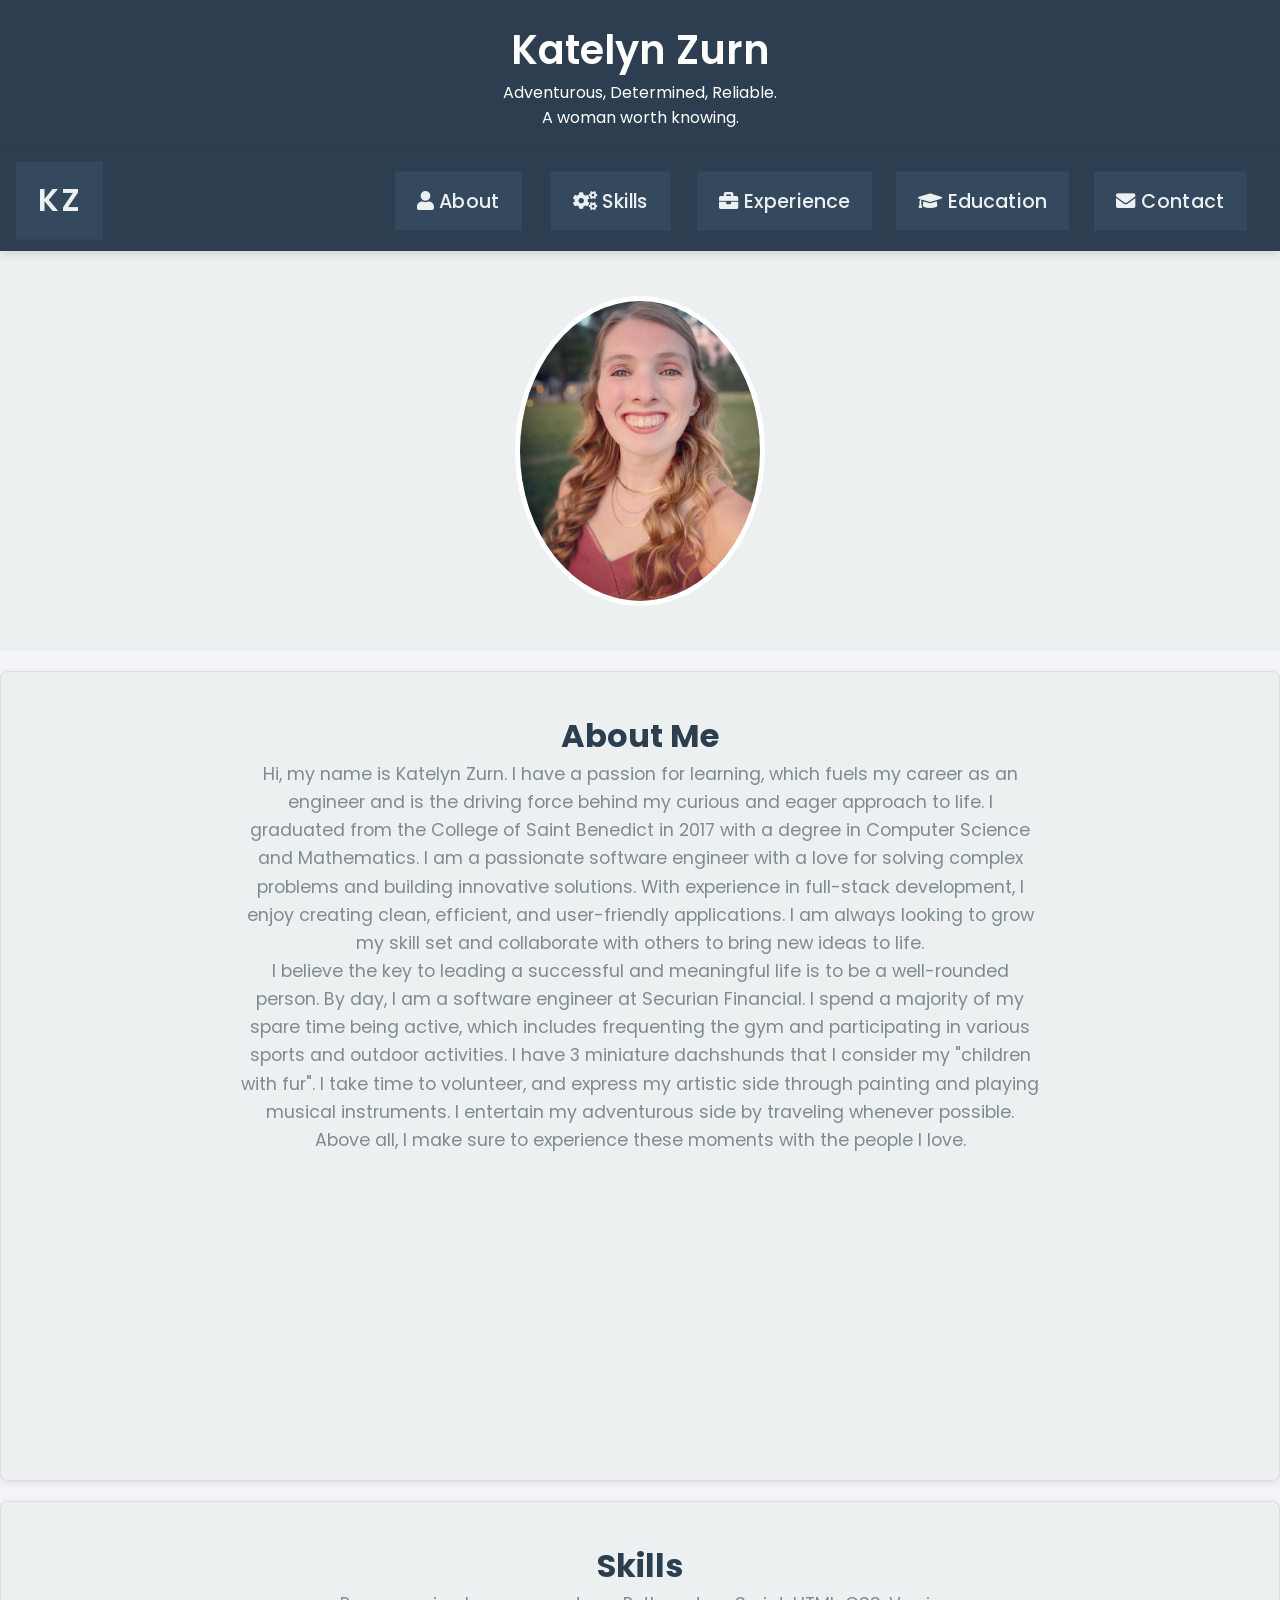
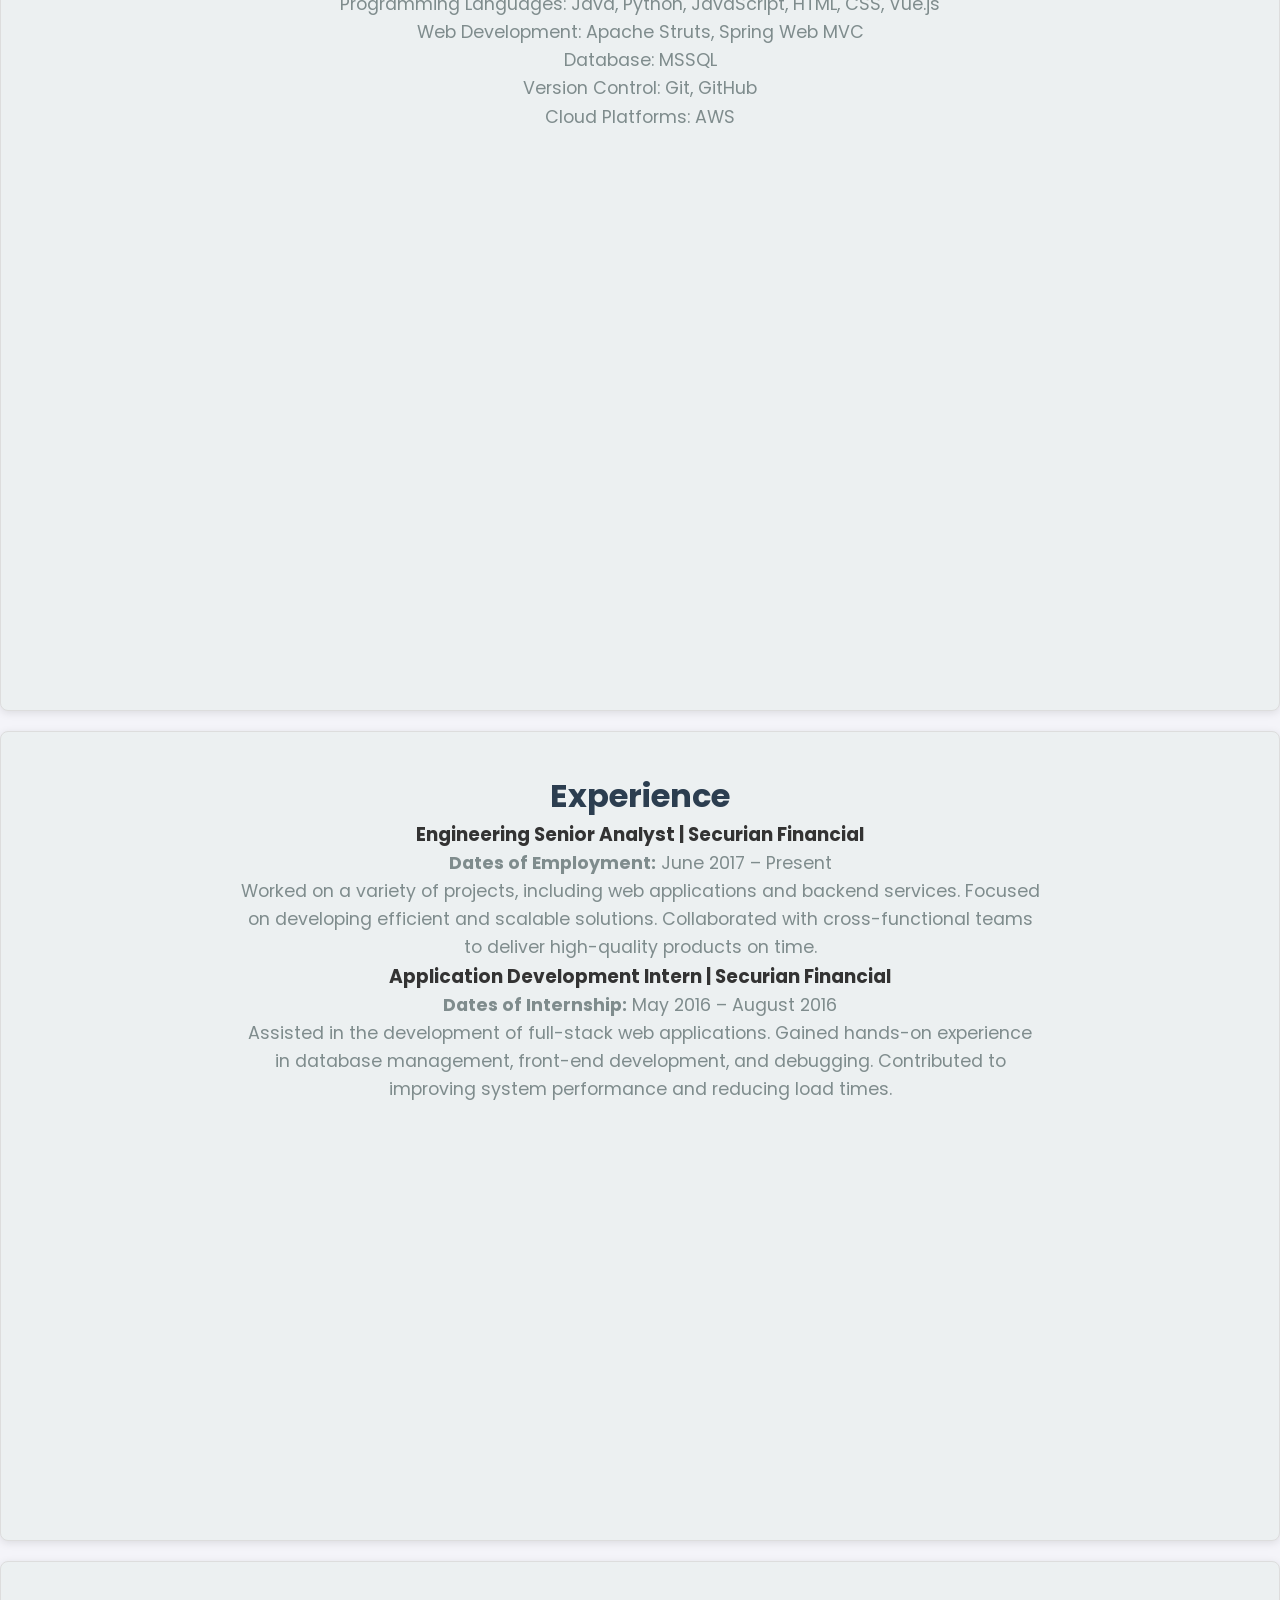
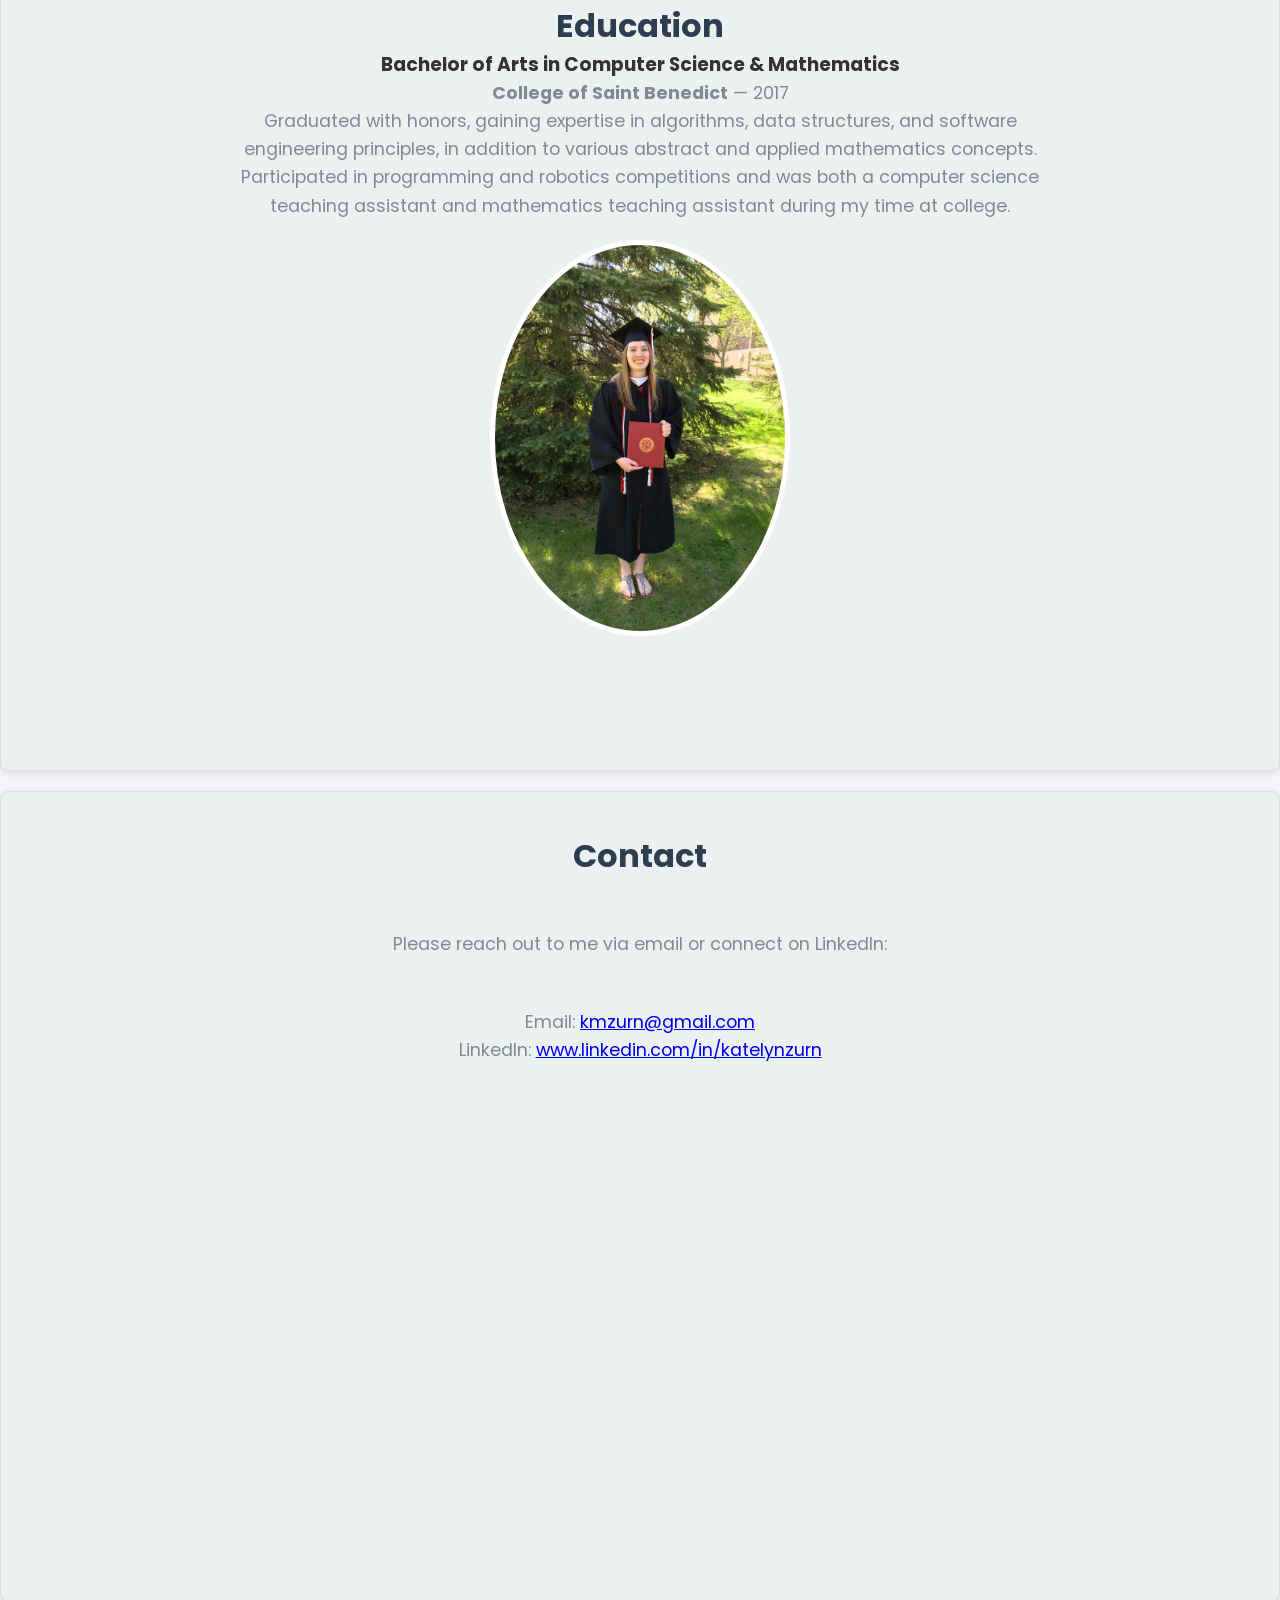
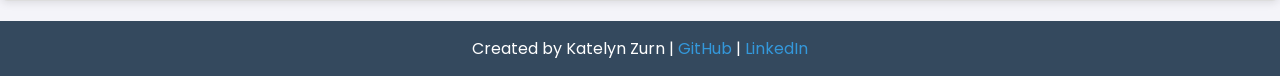
==== index.html @ 713ea3cd "Add initial website files" ====
<!DOCTYPE html>
<html lang="en">
<head>
    <meta charset="UTF-8">
    <meta name="viewport" content="width=device-width, initial-scale=1.0">
    <meta name="description" content="Katelyn Zurn - Software Engineer">
    <meta name="robots" content="index, follow">
    <title>Katelyn Zurn | Software Engineer</title>

    <!-- Link to Google Fonts for Poppins font -->
    <link href="https://fonts.googleapis.com/css2?family=Poppins:wght@300;400;600&display=swap" rel="stylesheet">

    <!-- Link to Font Awesome icons -->
    <link href="https://cdnjs.cloudflare.com/ajax/libs/font-awesome/5.15.4/css/all.min.css" rel="stylesheet">

    <!-- Link to external CSS -->
    <link rel="stylesheet" href="./css/styles.css">
</head>
<body>

    <header>
        <h1>Katelyn Zurn</h1>
        <p>Adventurous, Determined, Reliable.<br>A woman worth knowing.</p>
    </header>
    
    <nav class="navbar">
        <div class="logo">
            <a href="#">KZ</a>
        </div>
        <ul class="nav-links">
            <li><a href="#about"><i class="fas fa-user"></i> About</a></li>
            <li><a href="#skills"><i class="fas fa-cogs"></i> Skills</a></li>
            <li><a href="#experience"><i class="fas fa-briefcase"></i> Experience</a></li>
            <li><a href="#education"><i class="fas fa-graduation-cap"></i> Education</a></li>
            <li><a href="#contact"><i class="fas fa-envelope"></i> Contact</a></li>
        </ul>
    </nav>
    
    <div class="hero">
        <img src="./images/katelynzurn.jpg" alt="Katelyn Zurn, portrait photo">
    </div>

    <section class="content" id="about">
        <h2>About Me</h2>
        <p>
            Hi, my name is Katelyn Zurn.  I have a passion for learning, which fuels my career as an engineer and is the driving force
            behind my curious and eager approach to life.  I graduated from the College of Saint Benedict in 2017 with a degree in
            Computer Science and Mathematics.  I am a passionate software engineer with a love for solving complex problems and building
            innovative solutions. With experience in full-stack development, I enjoy creating clean, efficient, and user-friendly
            applications. I am always looking to grow my skill set and collaborate with others to bring new ideas to life.
        </p>
        <p>
            I believe the key to leading a successful and meaningful life is to be a well-rounded person.  By day, I am a software engineer
            at Securian Financial.  I spend a majority of my spare time being active, which includes frequenting the gym and participating in
            various sports and outdoor activities.  I have 3 miniature dachshunds that I consider my "children with fur". I take time to volunteer,
            and express my artistic side through painting and playing musical instruments.  I entertain my adventurous side by traveling whenever
            possible.  Above all, I make sure to experience these moments with the people I love.
        </p>
    </section>

    <section class="content" id="skills">
        <h2>Skills</h2>
        <p>Programming Languages: Java, Python, JavaScript, HTML, CSS, Vue.js</p>
        <p>Web Development: Apache Struts, Spring Web MVC</p>
        <p>Database: MSSQL</p>
        <p>Version Control: Git, GitHub</p>
        <p>Cloud Platforms: AWS</p>
    </section>

    <section class="content" id="experience">
        <h2>Experience</h2>
        <h3>Engineering Senior Analyst | Securian Financial</h3>
        <p><strong>Dates of Employment:</strong> June 2017 – Present</p>
        <p>Worked on a variety of projects, including web applications and backend services. Focused on developing efficient and scalable solutions. Collaborated with cross-functional teams to deliver high-quality products on time.</p>

        <h3>Application Development Intern | Securian Financial</h3>
        <p><strong>Dates of Internship:</strong> May 2016 – August 2016</p>
        <p>Assisted in the development of full-stack web applications. Gained hands-on experience in database management, front-end development, and debugging. Contributed to improving system performance and reducing load times.</p>
    </section>

    <section class="content" id="education">
        <h2>Education</h2>
        <h3>Bachelor of Arts in Computer Science & Mathematics</h3>
        <p><strong>College of Saint Benedict</strong> — 2017</p>
        <p>Graduated with honors, gaining expertise in algorithms, data structures, and software engineering principles, in addition to various abstract and applied mathematics concepts. Participated in programming and robotics competitions and was both a computer science teaching assistant and mathematics teaching assistant during my time at college.</p>
    
        <div class="section-image">
            <img src="./images/katelyngraduation.jpg" alt="Katelyn Zurn, graduation photo">
        </div>
    
    </section>

    <section class="content" id="contact">
        <h2>Contact</h2>
        <br /><br />
        <p>Please reach out to me via email or connect on LinkedIn:</p>
        <br /><br />
        <p>Email: <a href="mailto:kmzurn@gmail.com">kmzurn@gmail.com</a></p>
        <p>LinkedIn: <a href="https://www.linkedin.com/in/katelynzurn" target="_blank">www.linkedin.com/in/katelynzurn</a></p>
        <br /><br />
    </section>

    <footer>
        <p>Created by Katelyn Zurn | <a href="https://www.github.com/katelynzurn" target="_blank">GitHub</a> | <a href="https://www.linkedin.com/in/katelynzurn" target="_blank">LinkedIn</a></p>
    </footer>

    <script src="./scripts/navscript.js"></script>

</body>
</html>
---- css/styles.css ----
/* General Reset */
* {
    margin: 0;
    padding: 0;
    box-sizing: border-box;
}

/* General body styling */
body {
    margin: 0;
    padding: 0;
    font-family: 'Poppins', sans-serif;
    background-color: #f4f4f9;
    color: #333;
    scroll-behavior: smooth;
}

header {
    background-color: #2c3e50;
    color: white;
    padding: 20px 0;
    text-align: center;
}

header h1 {
    margin: 0;
    font-size: 2.5em;
    font-weight: 600;
}

/* Section Styling */
section {
    padding: 100px 20px;
    margin: 20px 0;
    background-color: #f4f4f4;
    border: 1px solid #ddd;
    min-height: 90vh;
}

section.content {
    background-color: #ecf0f1;
    text-align: center;
    border-radius: 8px;
    box-shadow: 0 2px 8px rgba(0, 0, 0, 0.1);
}

.section-image {
    text-align: center;
    margin-top: 20px;
}

.section-image img {
    max-width: 300px;
    border-radius: 50%;
    border: 5px solid #fff;
}

.hero {
    background-color: #ecf0f1;
    display: flex;
    justify-content: center;
    align-items: center;
    height: 400px;
}

.hero img {
    max-width: 250px;
    border-radius: 50%;
    border: 5px solid #fff;
}

.content {
    text-align: center;
    padding: 40px;
}

.content h2 {
    font-size: 2em;
    color: #2c3e50;
}

.content p {
    font-size: 1.1em;
    line-height: 1.6;
    max-width: 800px;
    margin: 0 auto;
    color: #7f8c8d;
}

/* Sticky Navbar Styling */
.navbar {
    background-color: #2c3e50;
    position: sticky;
    top: 0;
    width: 100%;
    z-index: 9999;
    box-shadow: 0 4px 8px rgba(0, 0, 0, 0.1);
    padding: 15px 20px;
    display: flex;
    justify-content: space-between;
    align-items: center;
    transition: background-color 0.3s ease;
}

.navbar.sticky {
    background-color: #2c3e50;
}

.navbar .logo a {
    font-size: 1.8em;
    color: #ecf0f1;
    font-weight: 600;
    text-decoration: none;
    letter-spacing: 2px;
}

/* Navbar Links Styling */
.navbar ul {
    list-style: none;
    margin: 0;
    padding: 0;
    display: flex;
    justify-content: center;
}

.navbar li {
    margin: 0 20px;
}

.navbar a {
    color: #ecf0f1;
    text-decoration: none;
    padding: 14px 20px;
    display: block;
    font-size: 1.1em;
    font-weight: 500;
    transition: color 0.3s ease, transform 0.2s ease;
}

.navbar a:hover, .navbar a.active {
    background-color: #34495e;
    transform: scale(1.1);
}

/* Footer Styling */
footer {
    background-color: #34495e;
    color: white;
    text-align: center;
    padding: 15px 0;
}

footer a {
    color: #3498db;
    text-decoration: none;
}

footer a:hover {
    text-decoration: underline;
}

@media (max-width: 768px) {
    .navbar ul {
        flex-direction: column;
    }

    .navbar li {
        margin: 10px 0;
    }
}
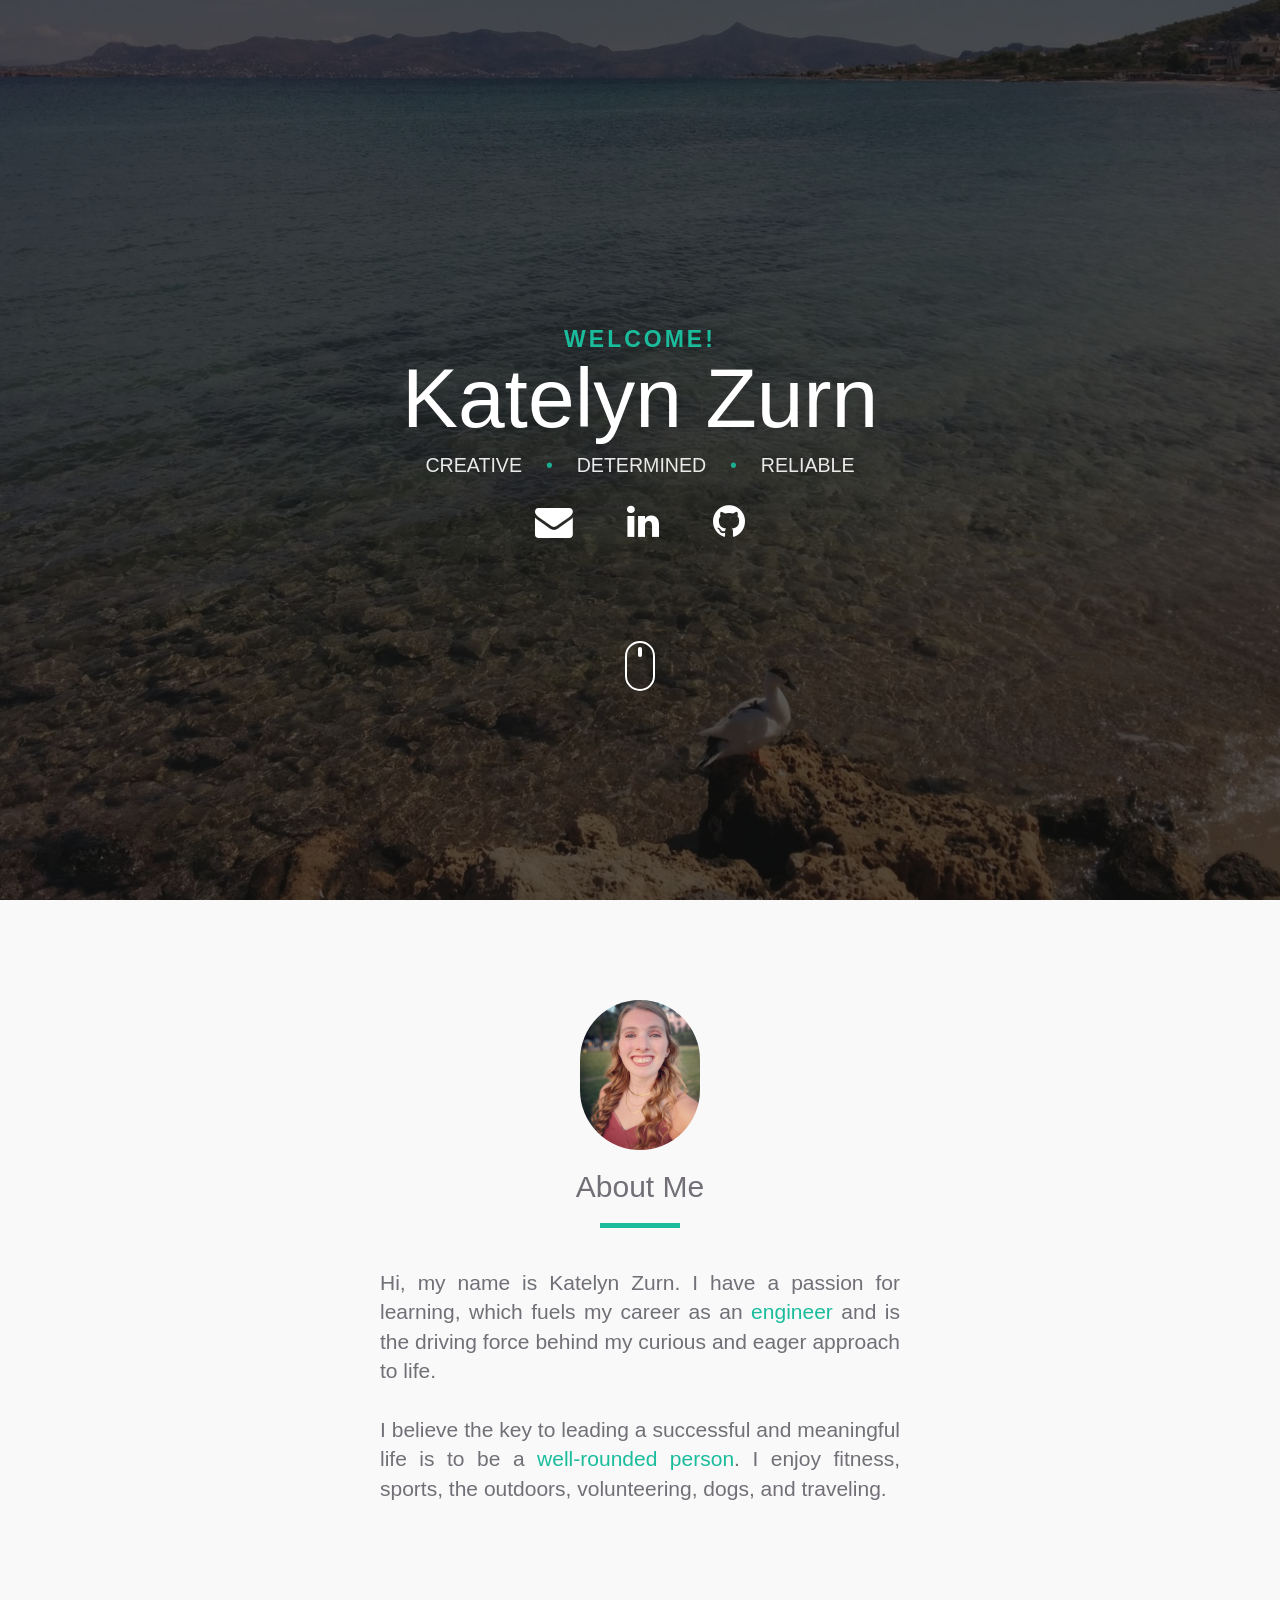
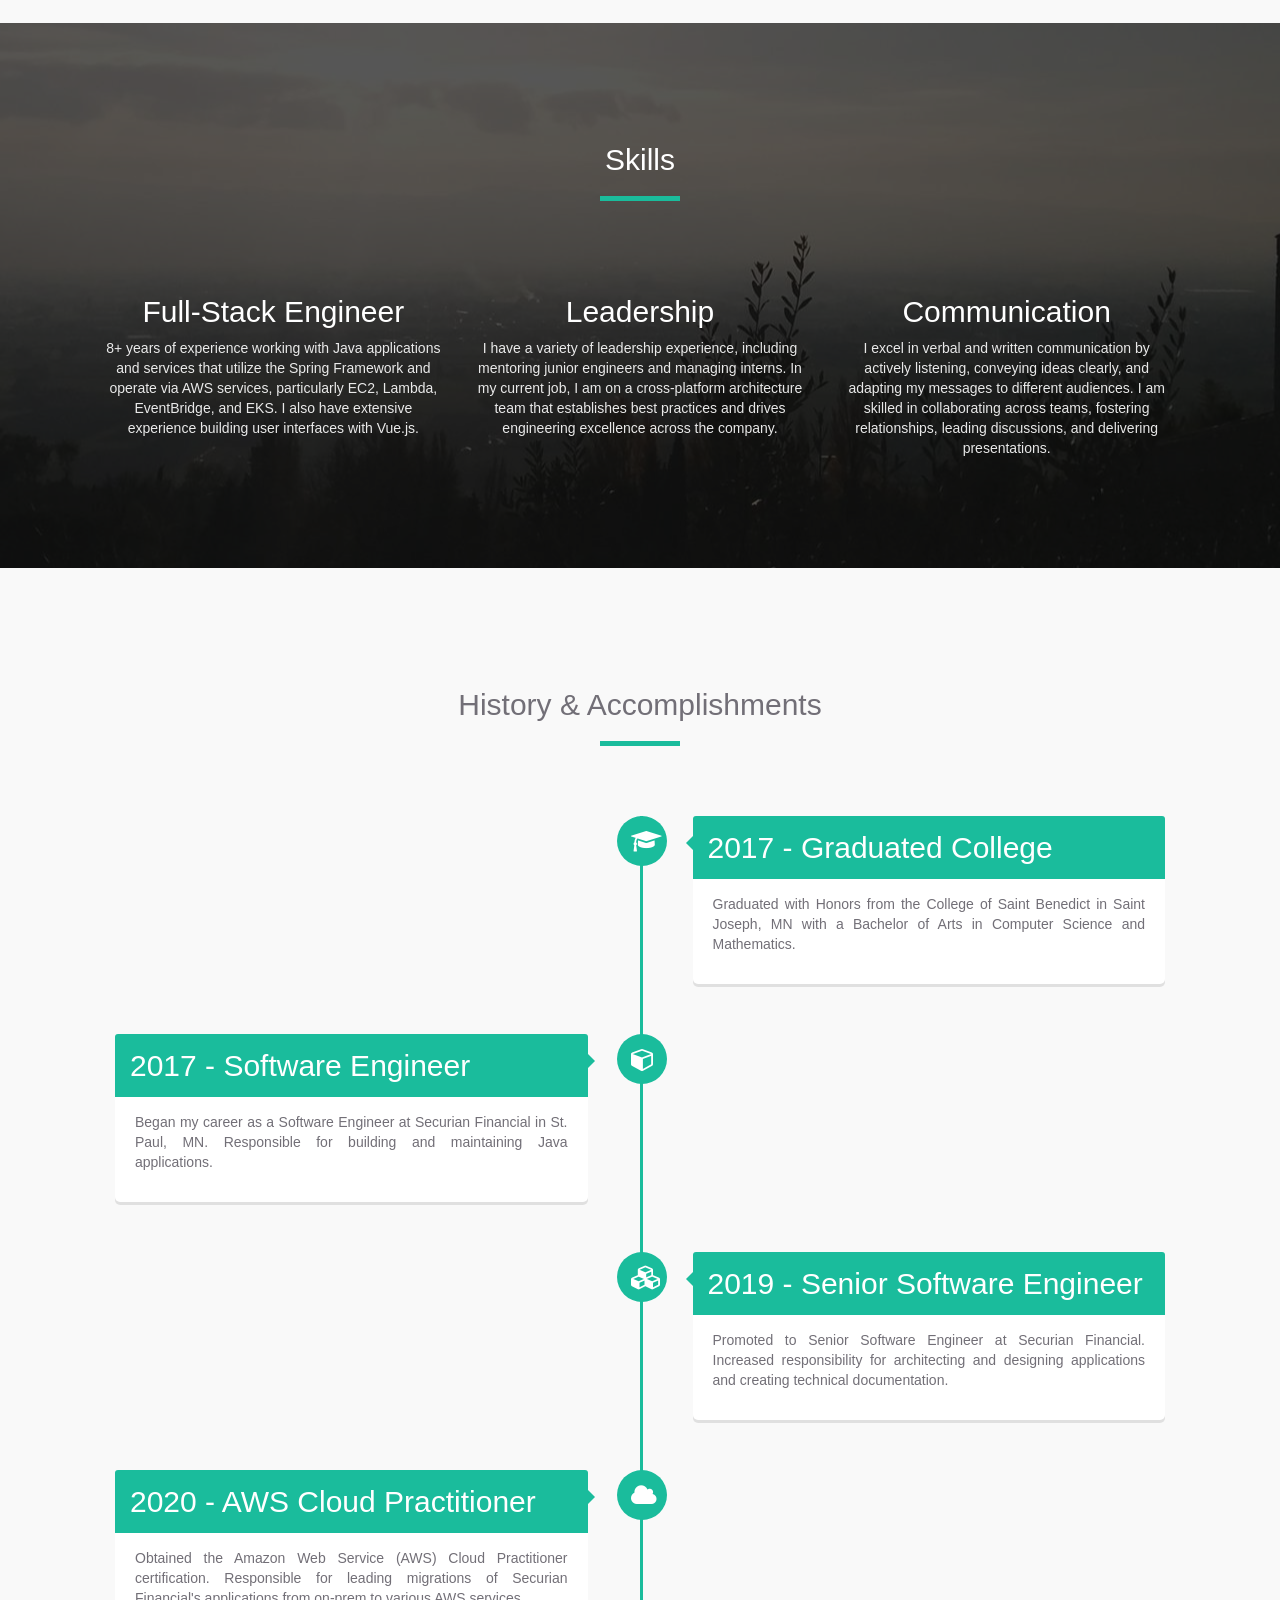
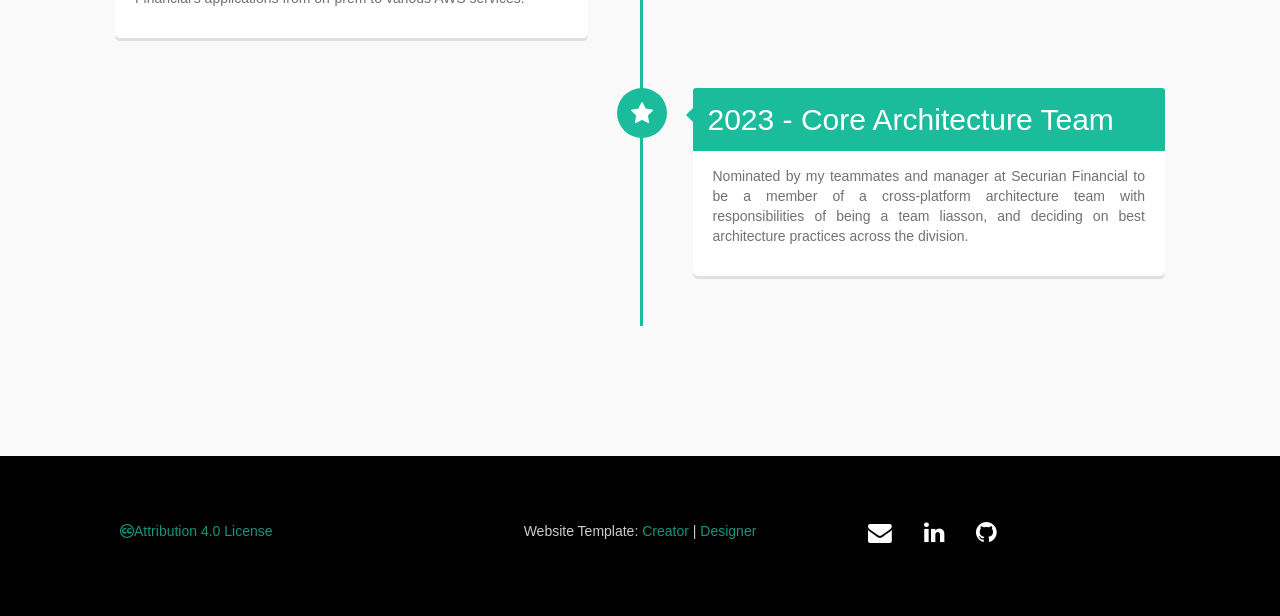
==== commit 53ca9603: "Overhaul website to new template" ====
--- a/index.html
+++ b/index.html
@@ -1,110 +1,256 @@
 <!DOCTYPE html>
 <html lang="en">
 <head>
-    <meta charset="UTF-8">
-    <meta name="viewport" content="width=device-width, initial-scale=1.0">
-    <meta name="description" content="Katelyn Zurn - Software Engineer">
-    <meta name="robots" content="index, follow">
-    <title>Katelyn Zurn | Software Engineer</title>
-
-    <!-- Link to Google Fonts for Poppins font -->
-    <link href="https://fonts.googleapis.com/css2?family=Poppins:wght@300;400;600&display=swap" rel="stylesheet">
-
-    <!-- Link to Font Awesome icons -->
-    <link href="https://cdnjs.cloudflare.com/ajax/libs/font-awesome/5.15.4/css/all.min.css" rel="stylesheet">
-
-    <!-- Link to external CSS -->
-    <link rel="stylesheet" href="./css/styles.css">
+    <meta charset="utf-8">
+    <meta content="IE=edge" http-equiv="X-UA-Compatible">
+    <meta content="width=device-width, initial-scale=1" name="viewport">
+    <!-- The above 3 meta tags *must* come first in the head; any other head content must come *after* these tags -->
+    <meta content="" name="description">
+    <meta content="" name="author">
+    <link href="../../favicon.ico" rel="icon">
+
+    <title>katelynzurn.com</title>
+    <!-- Bootstrap core CSS -->
+    <link crossorigin="anonymous" href="https://maxcdn.bootstrapcdn.com/bootstrap/3.3.6/css/bootstrap.min.css"
+      integrity="sha384-1q8mTJOASx8j1Au+a5WDVnPi2lkFfwwEAa8hDDdjZlpLegxhjVME1fgjWPGmkzs7" rel="stylesheet">
+    <!-- FontAwesome Icon Font -->
+    <link href="https://maxcdn.bootstrapcdn.com/font-awesome/4.4.0/css/font-awesome.min.css" rel="stylesheet">
+    <!-- LinearIcons Icon Font -->
+    <link href="https://cdn.linearicons.com/free/1.0.0/icon-font.min.css" rel="stylesheet">
+    <!-- Main Stylesheet -->
+    <link href="css/style.css" rel="stylesheet">
+    <!-- Timeline CSS -->
+    <link href="css/timeline.css" rel="stylesheet">
 </head>
+
 <body>
-
-    <header>
-        <h1>Katelyn Zurn</h1>
-        <p>Adventurous, Determined, Reliable.<br>A woman worth knowing.</p>
-    </header>
+    <!-- INTRO SECTION -->
+    <section class="section-image">
+        <div class="img-overlay"></div>
+            <div class="intro">
+                <div class="row">
+                    <div class="col-md-12">
+                        <h5>Welcome!</h5>
+                        <h1>Katelyn Zurn</h1>
+                        <p class="intro-desc">
+                            <span>Creative</span>
+                            <span class="colour-splash">•</span>
+                            <span>Determined</span>
+                            <span class="colour-splash">•</span>
+                            <span>Reliable</span></p>
+                    </div><!-- /col-md-12 -->
+                </div><!-- /row -->
+
+                <div class="row">
+                    <div class="col-md-8 col-md-offset-2">
+                        <div class="social">
+                            <a href="mailto:kmzurn@gmail.com" target="_blank"><i class="fa fa-envelope fa-3x"></i></a>
+                            <a href="https://www.linkedin.com/in/katelynzurn/" target="_blank"><i class="fa fa-linkedin fa-3x"></i></a>
+                            <a href="https://github.com/katelynzurn" target="_blank"><i class="fa fa-github fa-3x"></i></a>
+                            <!--a href="http://www.instagram.com/katelyn_zurn" target="_blank"><i class="fa fa-instagram fa-3x"></i></a-->
+                            <!--a href="https://www.facebook.com/Katelyn.Zurn/" target="_blank"><i class="fa fa-facebook fa-3x"></i></a-->
+                        </div><!-- /social -->
+                    </div><!-- /col-md-8 -->
+                </div><!-- /row -->
+
+                <div class="bottom">
+                    <a href="#about">
+                    <div class="mouse-icon">
+                        <div class="scroll">
+                        </div>
+                    </div></a>
+                </div>
+            </div><!-- /intro -->
+    </section>
     
-    <nav class="navbar">
-        <div class="logo">
-            <a href="#">KZ</a>
-        </div>
-        <ul class="nav-links">
-            <li><a href="#about"><i class="fas fa-user"></i> About</a></li>
-            <li><a href="#skills"><i class="fas fa-cogs"></i> Skills</a></li>
-            <li><a href="#experience"><i class="fas fa-briefcase"></i> Experience</a></li>
-            <li><a href="#education"><i class="fas fa-graduation-cap"></i> Education</a></li>
-            <li><a href="#contact"><i class="fas fa-envelope"></i> Contact</a></li>
-        </ul>
-    </nav>
-    
-    <div class="hero">
-        <img src="./images/katelynzurn.jpg" alt="Katelyn Zurn, portrait photo">
-    </div>
-
-    <section class="content" id="about">
-        <h2>About Me</h2>
-        <p>
-            Hi, my name is Katelyn Zurn.  I have a passion for learning, which fuels my career as an engineer and is the driving force
-            behind my curious and eager approach to life.  I graduated from the College of Saint Benedict in 2017 with a degree in
-            Computer Science and Mathematics.  I am a passionate software engineer with a love for solving complex problems and building
-            innovative solutions. With experience in full-stack development, I enjoy creating clean, efficient, and user-friendly
-            applications. I am always looking to grow my skill set and collaborate with others to bring new ideas to life.
-        </p>
-        <p>
-            I believe the key to leading a successful and meaningful life is to be a well-rounded person.  By day, I am a software engineer
-            at Securian Financial.  I spend a majority of my spare time being active, which includes frequenting the gym and participating in
-            various sports and outdoor activities.  I have 3 miniature dachshunds that I consider my "children with fur". I take time to volunteer,
-            and express my artistic side through painting and playing musical instruments.  I entertain my adventurous side by traveling whenever
-            possible.  Above all, I make sure to experience these moments with the people I love.
-        </p>
-    </section>
-
-    <section class="content" id="skills">
-        <h2>Skills</h2>
-        <p>Programming Languages: Java, Python, JavaScript, HTML, CSS, Vue.js</p>
-        <p>Web Development: Apache Struts, Spring Web MVC</p>
-        <p>Database: MSSQL</p>
-        <p>Version Control: Git, GitHub</p>
-        <p>Cloud Platforms: AWS</p>
-    </section>
-
-    <section class="content" id="experience">
-        <h2>Experience</h2>
-        <h3>Engineering Senior Analyst | Securian Financial</h3>
-        <p><strong>Dates of Employment:</strong> June 2017 – Present</p>
-        <p>Worked on a variety of projects, including web applications and backend services. Focused on developing efficient and scalable solutions. Collaborated with cross-functional teams to deliver high-quality products on time.</p>
-
-        <h3>Application Development Intern | Securian Financial</h3>
-        <p><strong>Dates of Internship:</strong> May 2016 – August 2016</p>
-        <p>Assisted in the development of full-stack web applications. Gained hands-on experience in database management, front-end development, and debugging. Contributed to improving system performance and reducing load times.</p>
-    </section>
-
-    <section class="content" id="education">
-        <h2>Education</h2>
-        <h3>Bachelor of Arts in Computer Science & Mathematics</h3>
-        <p><strong>College of Saint Benedict</strong> — 2017</p>
-        <p>Graduated with honors, gaining expertise in algorithms, data structures, and software engineering principles, in addition to various abstract and applied mathematics concepts. Participated in programming and robotics competitions and was both a computer science teaching assistant and mathematics teaching assistant during my time at college.</p>
-    
-        <div class="section-image">
-            <img src="./images/katelyngraduation.jpg" alt="Katelyn Zurn, graduation photo">
-        </div>
-    
-    </section>
-
-    <section class="content" id="contact">
-        <h2>Contact</h2>
-        <br /><br />
-        <p>Please reach out to me via email or connect on LinkedIn:</p>
-        <br /><br />
-        <p>Email: <a href="mailto:kmzurn@gmail.com">kmzurn@gmail.com</a></p>
-        <p>LinkedIn: <a href="https://www.linkedin.com/in/katelynzurn" target="_blank">www.linkedin.com/in/katelynzurn</a></p>
-        <br /><br />
-    </section>
-
-    <footer>
-        <p>Created by Katelyn Zurn | <a href="https://www.github.com/katelynzurn" target="_blank">GitHub</a> | <a href="https://www.linkedin.com/in/katelynzurn" target="_blank">LinkedIn</a></p>
+    <!-- ABOUT SECTION -->
+    <section class="section-primary" id="about">
+        <div class="container">
+            <div class="row">
+                <div class="col-md-6 col-md-offset-3 text-center">
+                    <img class="profilepic" src="images/katelynzurn.jpg">
+                    <h2>About Me</h2>
+                    <hr>
+                    <p class="lead">Hi, my name is Katelyn Zurn. I have a passion for learning, which fuels my career as an <span>engineer</span>
+                        and is the driving force behind my curious and eager approach to life.
+                        <!--I graduated from the College of Saint Benedict in 2017 with a degree in Computer
+                        Science and Mathematics. I am a passionate software engineer with a love for solving complex problems and building innovative
+                        solutions. With experience in full-stack development, I enjoy creating clean, efficient, and user-friendly applications. I am always
+                        looking to grow my skill set and collaborate with others to bring new ideas to life.-->
+                        <br /><br />
+                        I believe the key to leading a successful and meaningful life is to be a <span>well-rounded person</span>. I enjoy fitness, sports,
+                        the outdoors, volunteering, dogs, and traveling.
+                        <!--By day, I am a software engineer. In my free
+                        time I enjoy being active, which includes running, weightlifing, and other sports and outdoor activities. I have 3 miniature dachshunds.
+                        I take time to volunteer in my local community. I express my artistic side through painting and playing musical instruments.
+                        I entertain my adventurous side by traveling whenever possible. Above all, I make sure to experience these moments with the people I love.-->
+                    </p>
+                </div><!-- /col-md-6 -->
+            </div><!-- / row -->
+        </div><!-- /container -->
+    </section>
+
+
+    <!-- SKILLS SECTION -->
+    <section class="section-image" id="skills">
+        <div class="img-overlay"></div>
+        <div class="container">
+            <div class="row">
+                <div class="col-md-12 section-heading">
+                    <h2>Skills</h2>
+                    <hr>
+                </div>
+            </div>
+
+            <div class="row">
+                <div class="col-md-4 text-center">
+                    <span class="lnr lnr-code"></span>
+                    <h2>Full-Stack Engineer</h2>
+                    <p>8+ years of experience working with Java applications and services that utilize the Spring Framework and operate via
+                        AWS services, particularly EC2, Lambda, EventBridge, and EKS. I also have extensive experience building user interfaces with Vue.js.
+                    </p>
+                </div>
+
+                <div class="col-md-4 text-center">
+                    <span class="lnr lnr-users"></span>
+                    <h2>Leadership</h2>
+                    <p>I have a variety of leadership experience, including mentoring junior engineers and managing interns.  In my current job, I am on a
+                        cross-platform architecture team that establishes best practices and drives engineering excellence across the company.
+                    </p>
+                </div>
+
+                <div class="col-md-4 text-center">
+                    <span class="lnr lnr-diamond"></span>
+                    <h2>Communication</h2>
+                    <p>I excel in verbal and written communication by actively listening, conveying ideas clearly, and adapting my messages to different audiences.
+                        I am skilled in collaborating across teams, fostering relationships, leading discussions, and delivering presentations.  
+                    </p>
+                </div>
+            </div> <!-- / row -->
+        </div><!-- /container -->
+    </section>
+
+    <!-- TIMELINE SECTION -->
+    <section class="section-primary" id="timelinesection">
+        <div class="container">
+            <div class="row">
+                <div class="col-md-12 section-heading">
+                    <h2>History & Accomplishments</h2>
+                    <hr class="white">
+                </div>
+            </div>
+
+
+            <div class="row">
+                <div class="col-md-12">
+                    <!-- Timeline -->
+                    <div id="timeline">
+                        <div class="timeline-item">
+                            <!--Icon inside the circle-->
+                            <div class="timeline-icon">
+                                <i class="fa fa-graduation-cap"></i>
+                            </div>
+                            <!-- Content from timeline box and position (right or left)-->
+                            <div class="timeline-content right">
+                                <h2>2017 - Graduated College</h2>
+                                <p>Graduated with Honors from the College of Saint Benedict in Saint Joseph, MN with a Bachelor of Arts in Computer Science and Mathematics.</p>
+                            </div>
+                        </div><!-- /Graduated College-->
+
+                        <div class="timeline-item">
+                            <!--Icon inside the circle-->
+                            <div class="timeline-icon">
+                                <i class="fa fa-cube"></i>
+                            </div>
+                            <!-- Content from timeline box and position (right or left)-->
+                            <div class="timeline-content left">
+                                <h2>2017 - Software Engineer</h2>
+                                <p>Began my career as a Software Engineer at Securian Financial in St. Paul, MN. Responsible for building and maintaining Java applications.</p>
+                            </div>
+                        </div><!-- /Software Engineer-->
+
+                        <div class="timeline-item">
+                            <!--Icon inside the circle-->
+                            <div class="timeline-icon">
+                                <i class="fa fa-cubes"></i>
+                            </div>
+                            <!-- Content from timeline box and position (right or left)-->
+                            <div class="timeline-content right">
+                                <h2>2019 - Senior Software Engineer</h2>
+                                <p>Promoted to Senior Software Engineer at Securian Financial.  Increased responsibility for architecting and designing applications and creating
+                                    technical documentation.
+                                </p>
+                            </div>
+                        </div><!-- /Senior Software Engineer-->
+
+                        <div class="timeline-item">
+                            <!--Icon inside the circle-->
+                            <div class="timeline-icon">
+                                <i class="fa fa-cloud"></i>
+                            </div>
+                            <!-- Content from timeline box and position (right or left)-->
+                            <div class="timeline-content left">
+                                <h2>2020 - AWS Cloud Practitioner</h2>
+                                <p>Obtained the Amazon Web Service (AWS) Cloud Practitioner certification.  Responsible for leading migrations of Securian Financial's applications
+                                    from on-prem to various AWS services.
+                                </p>
+                            </div>
+                        </div><!-- /AWS Cloud Practitioner-->
+
+                        <div class="timeline-item">
+                            <!--Icon inside the circle-->
+                            <div class="timeline-icon">
+                                <i class="fa fa-star"></i>
+                            </div>
+                            <!-- Content from timeline box and position (right or left)-->
+                            <div class="timeline-content right">
+                                <h2>2023 - Core Architecture Team</h2>
+                                <p>Nominated by my teammates and manager at Securian Financial to be a member of a cross-platform architecture team with responsibilities of
+                                    being a team liasson, and deciding on best architecture practices across the division.
+                                </p>
+                            </div>
+                        </div><!-- /Core Architecture Team-->
+                    </div><!-- /col-md-12 -->
+                </div><!-- /row -->
+            </div>
+        </div> <!-- / container -->
+    </section>
+
+    <!-- FOOTER SECTION -->
+    <footer class="footer">
+        <div class="container">
+            <div class="row">
+                <div class="col-md-4">
+                    <p><a href="http://creativecommons.org/licenses/by/4.0/"target="_blank"><i class="fa fa-creative-commons"></i>Attribution 4.0 License</a></p>
+                </div>
+
+                <div class="col-md-4 text-center">
+                    <p>Website Template: <a href="http://www.izzydoesizzy.com" target="_blank">Creator</a> | <a href="http://www.clearcareer.ca" target="_blank">Designer</a></p>
+                </div>
+
+                <div class="col-md-4">
+                    <div class="social-footer">
+                        <a href="mailto:kmzurn@gmail.com" target="_blank"><i class="fa fa-envelope"></i></a>
+                            <a href="https://www.linkedin.com/in/katelynzurn/" target="_blank"><i class="fa fa-linkedin"></i></a>
+                            <a href="https://github.com/katelynzurn" target="_blank"><i class="fa fa-github"></i></a>
+                            <!--a href="http://www.instagram.com/katelyn_zurn" target="_blank"><i class="fa fa-instagram"></i></a-->
+                            <!--a href="https://www.facebook.com/Katelyn.Zurn/" target="_blank"><i class="fa fa-facebook"></i></a-->
+                    </div> <!-- /social footer -->
+                </div> <!-- /col-md-4 -->
+            </div><!-- /row -->
+        </div><!-- /container -->
     </footer>
-
-    <script src="./scripts/navscript.js"></script>
-
+    <!-- Bootstrap core JavaScript
+    ================================================== -->
+    <!-- Placed at the end of the document so the pages load faster -->
+    <script src="https://ajax.googleapis.com/ajax/libs/jquery/1.11.3/jquery.min.js">
+    </script> 
+    <script>
+    window.jQuery || document.write('<script src="../../assets/js/vendor/jquery.min.js"><\/script>')
+    </script> 
+    <script src="js/bootstrap.min.js">
+    </script> 
+    <script src="js/scripts.js">
+    </script>
 </body>
 </html>
--- a/css/style.css
+++ b/css/style.css
@@ -0,0 +1,405 @@
+/**
+ * =================================================================== 
+ *
+ *  ResumeTemplate v1.0 ClearCareer
+ *  url: clearcareer.ca
+ *  Design by: Iskender Piyale-Sheard
+ *  website: izzydoesizzy.com
+ *  Created 06-27-2016
+ *  Last Updated: 03-19-2017
+ *  ------------------------------------------------------------------
+ *  Table of Contents:
+
+ *  01. Global Styles
+ *  02. Intro
+ *  03. Social Icons
+ *  04. Icon Fonts
+ *  05. Section Styles
+ *  06. Timeline Styles
+ *  05. Footer
+ EXTRAS
+
+ * =================================================================== 
+ */
+
+/* 01. Basic Styles
+ * =================================================================== */
+
+ html {
+    overflow-x: hidden;
+ }
+ body {
+    font-family: 'Source Sans Pro', sans-serif;
+ }
+
+ h1 {
+    font-weight: bold;
+ }
+
+ h2 {
+ }
+
+ h5 {
+    font-weight: 600;
+ }
+
+ a {
+    cursor: pointer;
+    color: #1abc9c;
+    text-decoration: none;
+ }
+
+ a:hover {
+    text-decoration:none;
+    color: #1abc9c;
+    opacity: 0.9;
+ }
+
+ hr {
+    border-top: 5px solid #1abc9c;
+    width: 80px;
+    padding-bottom: 20px;
+ }
+
+
+ .colour-splash {
+    color: #1abc9c;
+ }
+
+ .section-primary span {
+    color: #1abc9c;
+    font-weight: bolder;
+    opacity: 1;
+ }
+
+
+
+
+
+
+
+
+/* 02. Intro
+ * =================================================================== */
+
+ .section-image {
+ 	background: #151515 url(../images/website-background-greece.jpg) no-repeat center center;
+    -webkit-background-size: cover;
+    -moz-background-size: cover;
+    background-size: cover;
+    width: 100%;
+    height: 100vh;
+    position: relative;
+    text-align: center;
+    color: #fff;
+    display:table;
+ }
+
+ .img-overlay {
+    position: absolute;
+    top: 0;
+    left: 0;
+    width: 100%;
+    height: 100%;
+    background: #111111;
+    opacity: .7;
+ }
+
+ .intro {
+    vertical-align: middle;
+    text-align: center;
+    display:table-cell;
+    -webkit-transform: translateY(-2.1rem);
+    -ms-transform: translateY(-2.1rem);
+    transform: translateY(-2.1rem);
+}
+
+.intro .row {
+    margin-right: 0;
+    margin-left:0;
+}
+
+.intro h1 {
+    font-size: 84px;
+}
+
+.intro h5 {
+    color: #1abc9c;
+    font-size: 2.3rem;
+    margin-bottom: 0;
+    text-transform: uppercase;
+    letter-spacing: .3rem;
+    text-shadow: 0 0 6px rgba(0, 0, 0, 0.2);
+}
+
+.section-image span {
+    text-transform: uppercase;
+    font-size: 1.4em;
+    padding: 0 10px;
+    font-weight: 100;
+}
+
+.section-image h1 {
+    margin-top: 0;
+}
+
+.section-image p {
+    font-weight: lighter;
+    opacity: 0.9;
+}
+
+
+
+/* 03. Social Icons
+ * =================================================================== */
+
+.social {
+  margin: 0 10px;
+  padding-top: 1.3em;
+  text-align: center;
+  color: #fff;
+  font-size: 0.9em;
+}
+
+.social a {
+  color: white;
+  text-decoration:none;
+  padding: 2em;
+}
+
+.social a:hover{
+  opacity: 0.6;
+}
+
+.social-footer {
+    position: block;
+    padding: 15px;
+}
+
+.social-footer a {
+    color: white;
+    text-decoration: none;
+    padding: 0.6em;
+    font-size: 1.7em;
+}
+
+
+/* 04. Icon Font
+ * =================================================================== */
+
+ .lnr {
+    font-size: 4em !important;
+    color:#fff;
+ }
+
+/* 05. Section Styles
+ * =================================================================== */
+
+section {
+    padding-top: 100px;
+    padding-bottom: 100px;
+}
+
+.profilepic {
+    height: 150px;
+    width: auto;
+    border-radius: 300px;
+}
+
+.section-primary p {
+    text-align: justify;
+}
+
+.section-primary {
+    border: #1abc9c;
+}
+
+.section-colour {
+    background-color: #1abc9c;
+    color: #fff;
+}
+
+.section-colour p {
+    text-align: justify;
+}
+
+.section-heading .lead, .section-heading h2 {
+    text-align: center;
+}
+
+.section-colour {
+    border: #fff;
+}
+
+.section-colour hr {
+    border-top: 5px solid #fff;
+ }
+
+
+
+/* 01. Timeline Styles
+ * =================================================================== */
+
+.timeline-icon .fa {
+    color: white;
+    margin: 14px;
+    font-size: 1.7em;
+}
+
+#skills {
+    background: #151515 url(../images/website-background-italy.jpg) no-repeat center center;
+    height: auto;
+}
+
+
+/* 05. Footer
+ * =================================================================== */
+
+footer {
+    display: block;
+    position: static;
+    bottom: 0;
+    background-color: black;
+    color: #fff;
+    padding: 50px 0;
+
+}
+
+footer p {
+    padding: 15px;
+    opacity: 0.8;
+}
+
+
+/* EXTRAS
+ * =================================================================== */
+
+
+
+        /* Mouse Icon
+         * =================================================================== */
+        .mouse-icon {
+            border: 2px solid #fff;
+            border-radius: 16px;
+            display: block;
+            height: 50px;
+            margin: 100px auto;
+            position: absolute;
+            left: 0;
+            right: 0;
+            width: 30px;
+            z-index: 10;
+        }
+        .mouse-icon .scroll {
+            animation-delay: 0s;
+            animation-duration: 1s;
+            animation-iteration-count: infinite;
+            animation-name: scrolling;
+            animation-play-state: running;
+            animation-timing-function: linear;
+        }
+        .mouse-icon .scroll {
+            background: #fff none repeat scroll 0 0;
+            border-radius: 10px;
+            height: 10px;
+            margin-left: auto;
+            margin-right: auto;
+            position: relative;
+            top: 4px;
+            width: 4px;
+        }
+        @keyframes scrolling {
+        0% {
+            opacity: 0;
+            top: 5px;
+        }
+        30% {
+            opacity: 1;
+            top: 10px;
+        }
+        100% {
+            opacity: 0;
+            top: 25px;
+        }
+        }
+
+        .pad-xl {
+            padding: 200px 0px;
+        }
+
+        .pad-lg {
+            padding: 160px 0px;
+        }
+
+        .pad-sm {
+            padding: 80px 0px;
+        }
+
+        .pad-xs {
+            padding: 30px 0px;
+        }
+
+        /* /Mouse Icon
+         * =================================================================== */
+
+ 
+/* Media Queries
+ * =================================================================== */
+
+@media (max-width: 480px) {
+    .social a {
+        padding: 0.4em;
+        font-size: 0.9em;
+    }
+
+    .social-footer {
+        text-align: center;
+        position:block;
+        text-align: center;
+    }
+
+    .social-footer a {
+        padding: 0.3em;
+        font-size: 1.6em;
+
+    }
+
+    .intro-desc {
+        font-size: 0.7em;
+    }
+
+    .section-image span {
+        font-size: 1em;
+        padding: 0 1px;
+
+}
+
+    .intro h1 {
+        font-size: 50px;
+        padding-top: 15px;
+    }
+
+    footer {
+        text-align: center;
+        padding-bottom: 100px;
+    }
+
+    #skills {
+        background: #151515 url(../images/website-background-italy.jpg) no-repeat center center;
+        background-position: top center;
+
+    }
+}
+
+@media (max-width: 991px) {
+    .social-footer {
+        text-align: center;
+    }
+
+    footer p {
+    text-align: center;
+    }
+
+}
+
+
--- a/css/timeline.css
+++ b/css/timeline.css
@@ -0,0 +1,232 @@
+/**
+ * =================================================================== 
+ *
+ *  ResumeTemplate v1.0 Main ClearCareer
+ *  url: clearcareer.ca
+ *  06-27-2016
+ *  ------------------------------------------------------------------
+ * 
+ * Timeline Tempalte by Bruno Rodriguez
+ * 
+ * https://github.com/itbruno
+ * http://itbruno.com.br
+ * http://www.twitter.com/_brunoweb
+ * 
+ * =================================================================== 
+ */
+
+header:after, #timeline .timeline-item:after, header:before, #timeline .timeline-item:before {
+  content: '';
+  display: block;
+  width: 100%;
+  clear: both;
+}
+
+*, *:before, *:after {
+  box-sizing: border-box;
+  -webkit-box-sizing: border-box;
+  -moz-box-sizing: border-box;
+}
+
+body, html {
+  height: 100%;
+}
+
+body {
+  background: #f9f9f9;
+  background-size: cover;
+  margin: 0;
+  padding: 0;
+  font-family: helvetica, arial, tahoma, verdana;
+  line-height: 20px;
+  font-size: 14px;
+  color: #726f77;
+}
+
+img {
+  max-width: 100%;
+}
+
+a {
+  text-decoration: none;
+}
+
+.container {
+  max-width: 1100px;
+  margin: 0 auto;
+}
+
+h1, h2, h3, h4 {
+  font-family: "Dosis", arial, tahoma, verdana;
+  font-weight: 500;
+}
+
+.project-name {
+  text-align: center;
+  padding: 10px 0;
+}
+
+header {
+  background: #1abc9c;
+  padding: 10px;
+  -webkit-box-shadow: 0 3px 3px rgba(0, 0, 0, 0.05);
+  -moz-box-shadow: 0 3px 3px rgba(0, 0, 0, 0.05);
+  -ms-box-shadow: 0 3px 3px rgba(0, 0, 0, 0.05);
+  box-shadow: 0 3px 3px rgba(0, 0, 0, 0.05);
+}
+header .logo {
+  color: #1abc9c;
+  float: left;
+  font-family: "Dosis", arial, tahoma, verdana;
+  font-size: 22px;
+  font-weight: 500;
+}
+header .logo > span {
+  color: #f7aaaa;
+  font-weight: 300;
+}
+header .social {
+  float: right;
+}
+header .social .btn {
+  font-family: "Dosis";
+  font-size: 14px;
+  margin: 10px 5px;
+}
+
+
+.timelinedot {
+  margin: 13px;  
+  color:white;
+}
+
+
+#timeline {
+  width: 100%;
+  margin: 30px auto;
+  position: relative;
+  padding: 0 10px;
+  -webkit-transition: all 0.4s ease;
+  -moz-transition: all 0.4s ease;
+  -ms-transition: all 0.4s ease;
+  transition: all 0.4s ease;
+}
+#timeline:before {
+  content: "";
+  width: 3px;
+  height: 100%;
+  background: #1abc9c;
+  left: 50%;
+  top: 0;
+  position: absolute;
+}
+#timeline:after {
+  content: "";
+  clear: both;
+  display: table;
+  width: 100%;
+}
+#timeline .timeline-item {
+  margin-bottom: 50px;
+  position: relative;
+}
+#timeline .timeline-item .timeline-icon {
+  background: #1abc9c;
+  width: 50px;
+  height: 50px;
+  position: absolute;
+  top: 0;
+  left: 50%;
+  overflow: hidden;
+  margin-left: -23px;
+  -webkit-border-radius: 50%;
+  -moz-border-radius: 50%;
+  -ms-border-radius: 50%;
+  border-radius: 50%;
+}
+#timeline .timeline-item .timeline-icon svg {
+  position: relative;
+  top: 14px;
+  left: 14px;
+}
+#timeline .timeline-item .timeline-content {
+  width: 45%;
+  background: #fff;
+  padding: 20px;
+  -webkit-box-shadow: 0 3px 0 rgba(0, 0, 0, 0.1);
+  -moz-box-shadow: 0 3px 0 rgba(0, 0, 0, 0.1);
+  -ms-box-shadow: 0 3px 0 rgba(0, 0, 0, 0.1);
+  box-shadow: 0 3px 0 rgba(0, 0, 0, 0.1);
+  -webkit-border-radius: 5px;
+  -moz-border-radius: 5px;
+  -ms-border-radius: 5px;
+  border-radius: 5px;
+  -webkit-transition: all 0.3s ease;
+  -moz-transition: all 0.3s ease;
+  -ms-transition: all 0.3s ease;
+  transition: all 0.3s ease;
+}
+#timeline .timeline-item .timeline-content h2 {
+  padding: 15px;
+  background: #1abc9c;
+  color: #fff;
+  margin: -20px -20px 0 -20px;
+  font-weight: 300;
+  -webkit-border-radius: 3px 3px 0 0;
+  -moz-border-radius: 3px 3px 0 0;
+  -ms-border-radius: 3px 3px 0 0;
+  border-radius: 3px 3px 0 0;
+}
+
+#timeline .timeline-item .timeline-content p {
+  padding-top: 15px;
+}
+
+#timeline .timeline-item .timeline-content:before {
+  content: '';
+  position: absolute;
+  left: 45%;
+  top: 20px;
+  width: 0;
+  height: 0;
+  border-top: 7px solid transparent;
+  border-bottom: 7px solid transparent;
+  border-left: 7px solid #1abc9c;
+}
+#timeline .timeline-item .timeline-content.right {
+  float: right;
+}
+#timeline .timeline-item .timeline-content.right:before {
+  content: '';
+  right: 45%;
+  left: inherit;
+  border-left: 0;
+  border-right: 7px solid #1abc9c;
+}
+
+
+@media screen and (max-width: 768px) {
+  #timeline {
+    margin: 30px;
+    padding: 0px;
+    width: 90%;
+  }
+  #timeline:before {
+    left: 0;
+  }
+  #timeline .timeline-item .timeline-content {
+    width: 90%;
+    float: right;
+  }
+  #timeline .timeline-item .timeline-content:before, #timeline .timeline-item .timeline-content.right:before {
+    left: 10%;
+    margin-left: -6px;
+    border-left: 0;
+    border-right: 7px solid #1abc9c;
+  }
+  #timeline .timeline-item .timeline-icon {
+    left: 0;
+  }
+}
+
+
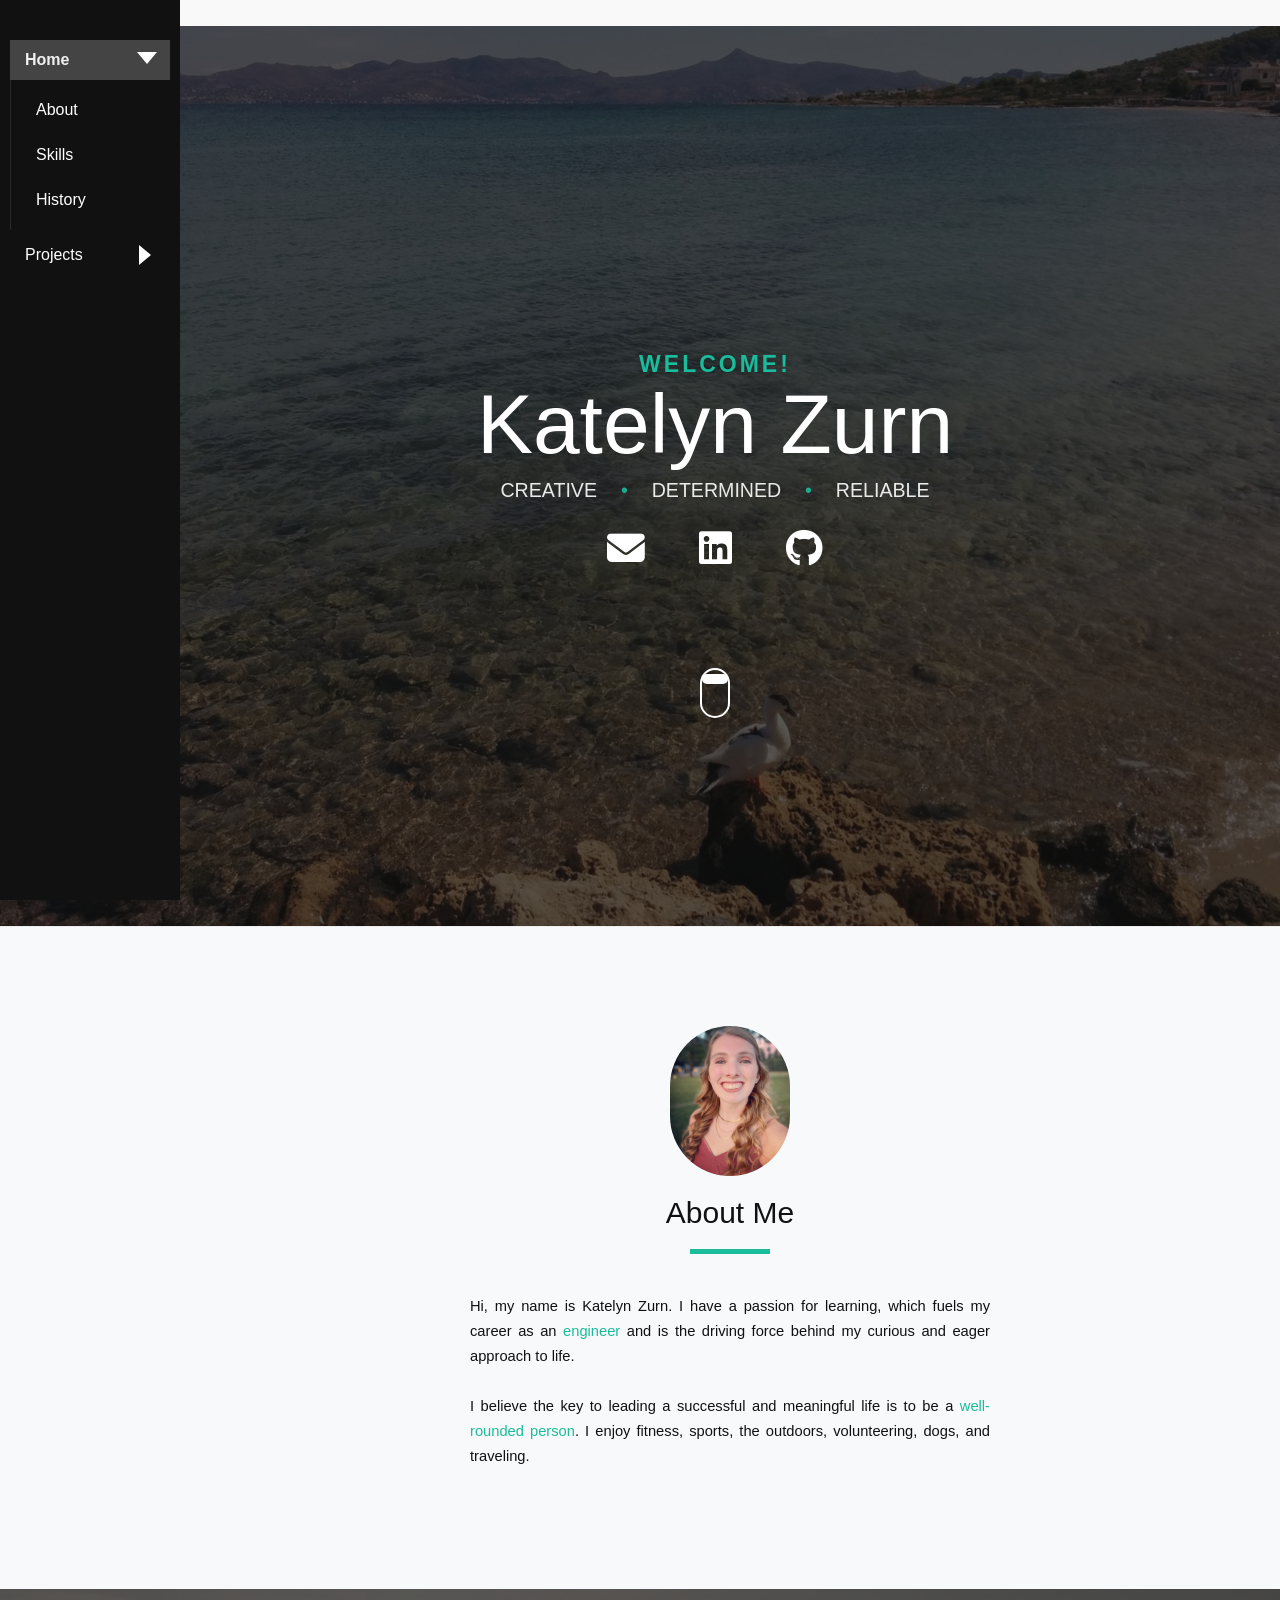
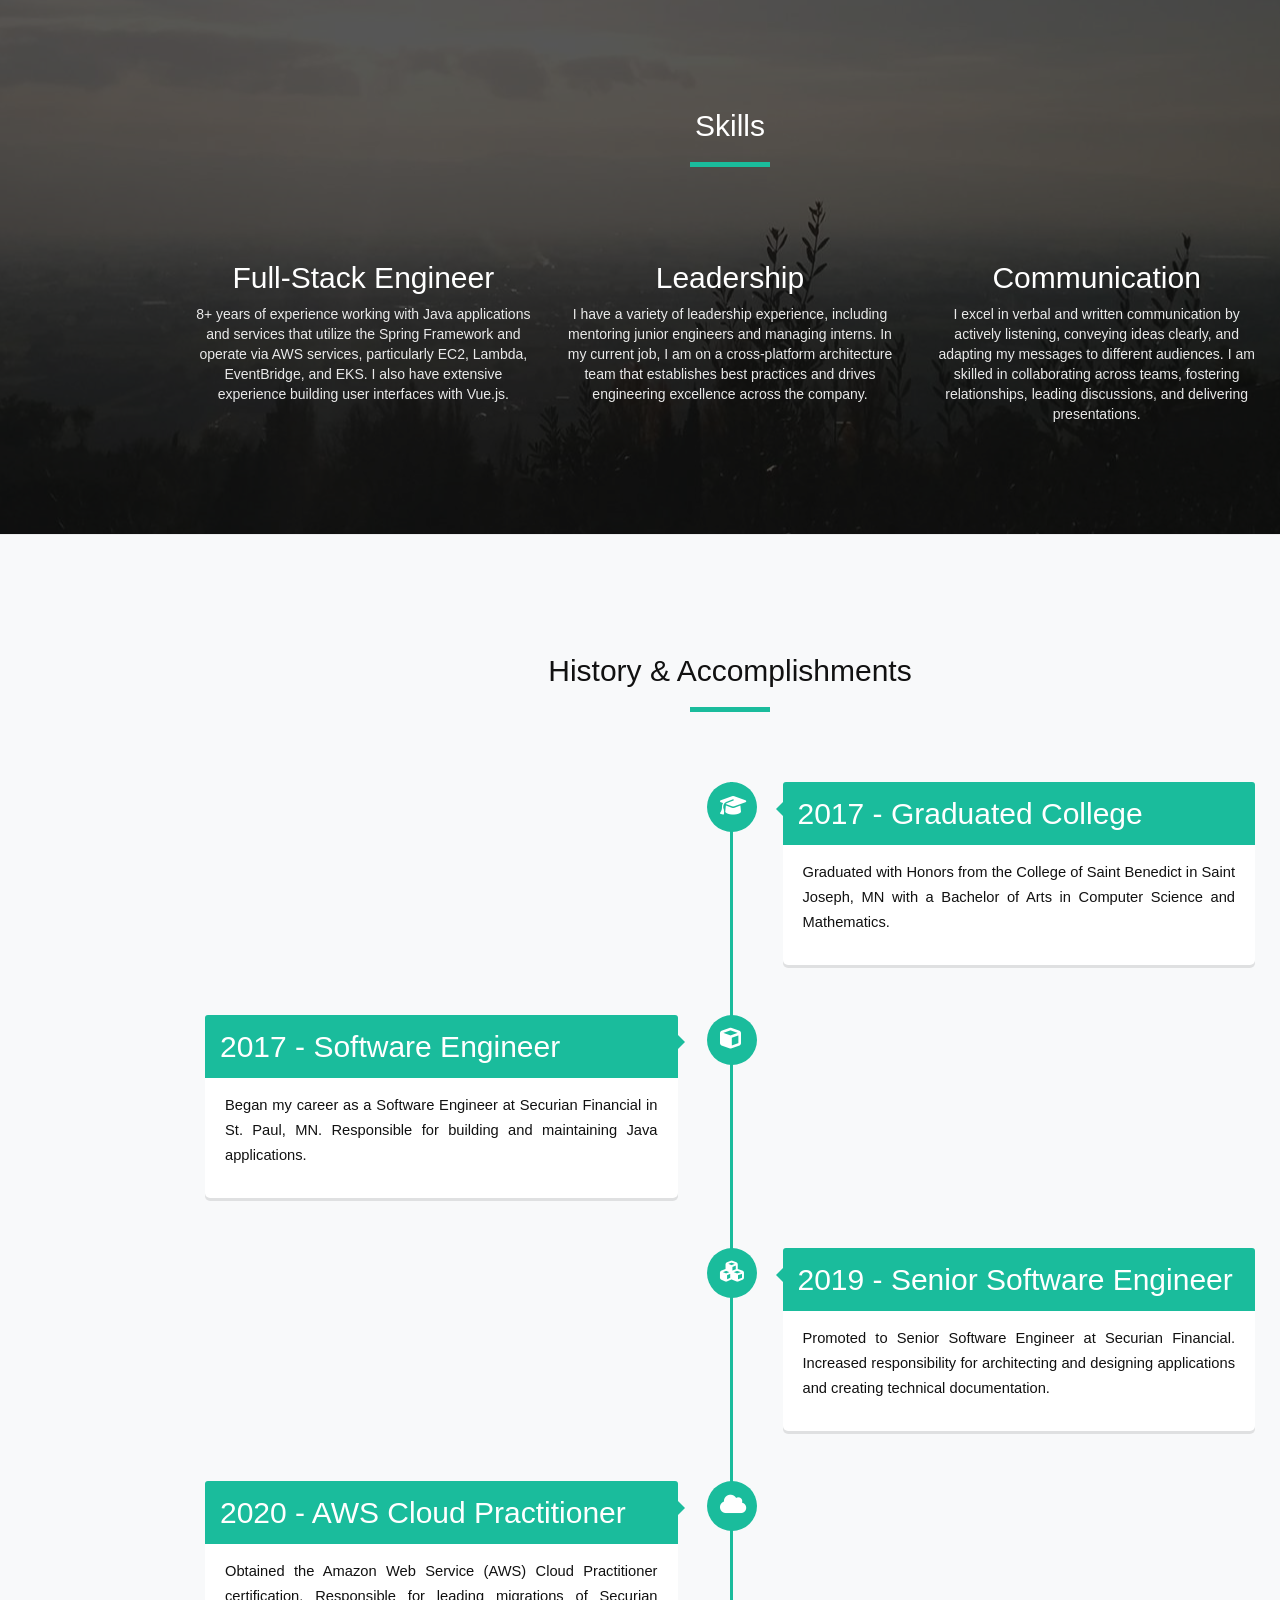
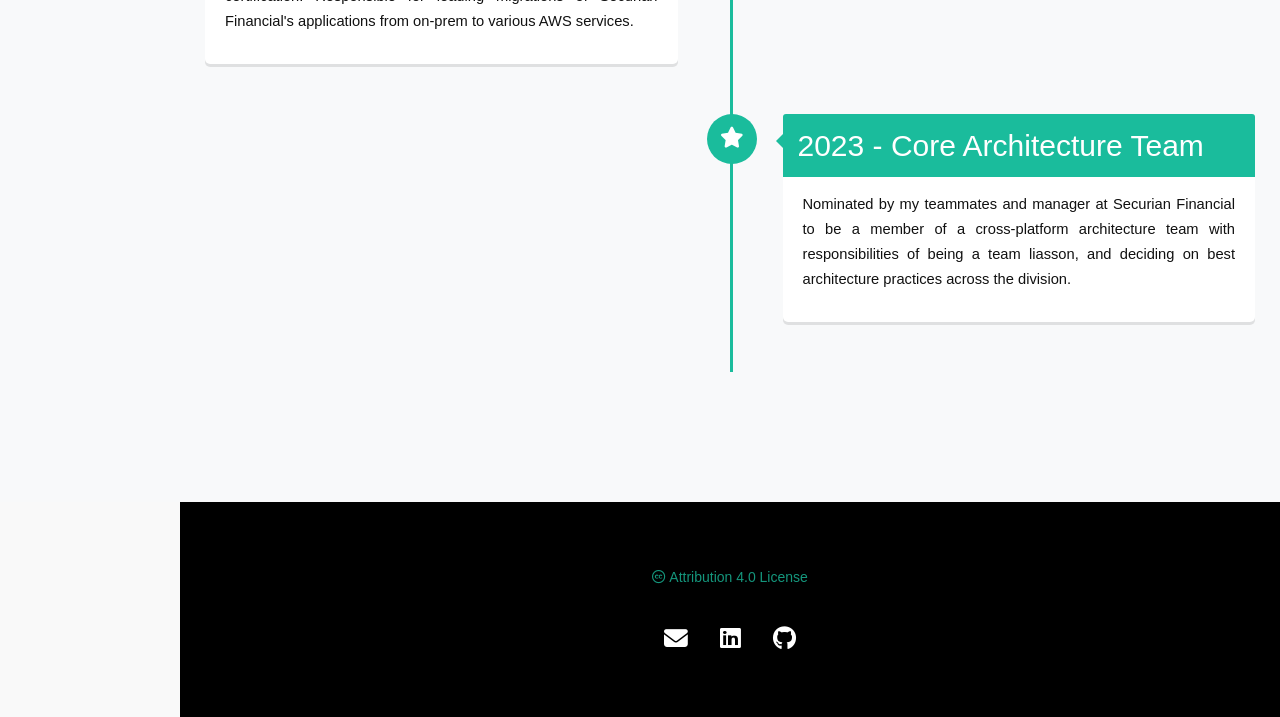
==== commit e7f19115: "Add projects page and overhaul refactor" ====
--- a/index.html
+++ b/index.html
@@ -14,7 +14,7 @@
     <link crossorigin="anonymous" href="https://maxcdn.bootstrapcdn.com/bootstrap/3.3.6/css/bootstrap.min.css"
       integrity="sha384-1q8mTJOASx8j1Au+a5WDVnPi2lkFfwwEAa8hDDdjZlpLegxhjVME1fgjWPGmkzs7" rel="stylesheet">
     <!-- FontAwesome Icon Font -->
-    <link href="https://maxcdn.bootstrapcdn.com/font-awesome/4.4.0/css/font-awesome.min.css" rel="stylesheet">
+    <link rel="stylesheet" href="https://cdnjs.cloudflare.com/ajax/libs/font-awesome/6.5.0/css/all.min.css">
     <!-- LinearIcons Icon Font -->
     <link href="https://cdn.linearicons.com/free/1.0.0/icon-font.min.css" rel="stylesheet">
     <!-- Main Stylesheet -->
@@ -24,6 +24,16 @@
 </head>
 
 <body>
+    <!-- HAMBURGER BUTTON FOR MOBILE -->
+    <button id="sidebar-toggle">&#9776;</button>
+
+    <!-- STICKY LEFT NAV -->
+    <nav id="sidebar">
+        <div id="sidebar-content">
+            <div id="nav-placeholder"></div>
+        </div>
+    </nav>
+
     <!-- INTRO SECTION -->
     <section class="section-image">
         <div class="img-overlay"></div>
@@ -44,9 +54,9 @@
                 <div class="row">
                     <div class="col-md-8 col-md-offset-2">
                         <div class="social">
-                            <a href="mailto:kmzurn@gmail.com" target="_blank"><i class="fa fa-envelope fa-3x"></i></a>
-                            <a href="https://www.linkedin.com/in/katelynzurn/" target="_blank"><i class="fa fa-linkedin fa-3x"></i></a>
-                            <a href="https://github.com/katelynzurn" target="_blank"><i class="fa fa-github fa-3x"></i></a>
+                            <a href="mailto:kmzurn@gmail.com" target="_blank"><i class="fas fa-envelope fa-3x"></i></a>
+                            <a href="https://www.linkedin.com/in/katelynzurn/" target="_blank"><i class="fab fa-linkedin fa-3x"></i></a>
+                            <a href="https://github.com/katelynzurn" target="_blank"><i class="fab fa-github fa-3x"></i></a>
                             <!--a href="http://www.instagram.com/katelyn_zurn" target="_blank"><i class="fa fa-instagram fa-3x"></i></a-->
                             <!--a href="https://www.facebook.com/Katelyn.Zurn/" target="_blank"><i class="fa fa-facebook fa-3x"></i></a-->
                         </div><!-- /social -->
@@ -216,30 +226,7 @@
         </div> <!-- / container -->
     </section>
 
-    <!-- FOOTER SECTION -->
-    <footer class="footer">
-        <div class="container">
-            <div class="row">
-                <div class="col-md-4">
-                    <p><a href="http://creativecommons.org/licenses/by/4.0/"target="_blank"><i class="fa fa-creative-commons"></i>Attribution 4.0 License</a></p>
-                </div>
-
-                <div class="col-md-4 text-center">
-                    <p>Website Template: <a href="http://www.izzydoesizzy.com" target="_blank">Creator</a> | <a href="http://www.clearcareer.ca" target="_blank">Designer</a></p>
-                </div>
-
-                <div class="col-md-4">
-                    <div class="social-footer">
-                        <a href="mailto:kmzurn@gmail.com" target="_blank"><i class="fa fa-envelope"></i></a>
-                            <a href="https://www.linkedin.com/in/katelynzurn/" target="_blank"><i class="fa fa-linkedin"></i></a>
-                            <a href="https://github.com/katelynzurn" target="_blank"><i class="fa fa-github"></i></a>
-                            <!--a href="http://www.instagram.com/katelyn_zurn" target="_blank"><i class="fa fa-instagram"></i></a-->
-                            <!--a href="https://www.facebook.com/Katelyn.Zurn/" target="_blank"><i class="fa fa-facebook"></i></a-->
-                    </div> <!-- /social footer -->
-                </div> <!-- /col-md-4 -->
-            </div><!-- /row -->
-        </div><!-- /container -->
-    </footer>
+    
     <!-- Bootstrap core JavaScript
     ================================================== -->
     <!-- Placed at the end of the document so the pages load faster -->
--- a/css/style.css
+++ b/css/style.css
@@ -1,122 +1,179 @@
 /**
  * =================================================================== 
+ *  Table of Contents:
  *
- *  ResumeTemplate v1.0 ClearCareer
- *  url: clearcareer.ca
- *  Design by: Iskender Piyale-Sheard
- *  website: izzydoesizzy.com
- *  Created 06-27-2016
- *  Last Updated: 03-19-2017
- *  ------------------------------------------------------------------
- *  Table of Contents:
-
  *  01. Global Styles
- *  02. Intro
- *  03. Social Icons
- *  04. Icon Fonts
- *  05. Section Styles
- *  06. Timeline Styles
- *  05. Footer
- EXTRAS
-
- * =================================================================== 
+ *  02. Sticky Left Nav
+ *  02b. Subnav Visual Distinction
+ *  03. Intro
+ *  04. Social Icons
+ *  05. Icon Fonts
+ *  06. Section Styles
+ *  07. Timeline Styles
+ *  08. Footer
+ *  09. Extras
+ *  10. Media Queries
+ *
+ * ===================================================================
  */
 
-/* 01. Basic Styles
- * =================================================================== */
-
- html {
+/* 01. Global Styles =================================================================== */
+html {
     overflow-x: hidden;
- }
- body {
+}
+
+body {
     font-family: 'Source Sans Pro', sans-serif;
- }
-
- h1 {
+    margin-left: 180px; /* space for sidebar */
+    box-sizing: border-box;
+}
+
+h1 {
     font-weight: bold;
- }
-
- h2 {
- }
-
- h5 {
+}
+
+h2 {}
+
+h5 {
     font-weight: 600;
- }
-
- a {
+}
+
+a {
     cursor: pointer;
     color: #1abc9c;
     text-decoration: none;
- }
-
- a:hover {
-    text-decoration:none;
+}
+
+a:hover {
+    text-decoration: none;
     color: #1abc9c;
     opacity: 0.9;
- }
-
- hr {
+}
+
+hr {
     border-top: 5px solid #1abc9c;
     width: 80px;
     padding-bottom: 20px;
- }
-
-
- .colour-splash {
-    color: #1abc9c;
- }
-
- .section-primary span {
+}
+
+.colour-splash {
+    color: #1abc9c;
+}
+
+.section-primary span {
     color: #1abc9c;
     font-weight: bolder;
     opacity: 1;
- }
-
-
-
-
-
-
-
-
-/* 02. Intro
- * =================================================================== */
-
- .section-image {
- 	background: #151515 url(../images/website-background-greece.jpg) no-repeat center center;
-    -webkit-background-size: cover;
-    -moz-background-size: cover;
+}
+
+/* 02. Sticky Left Nav =================================================================== */
+#sidebar {
+    position: fixed;
+    top: 0;
+    left: 0;
+    height: 100%;
+    width: 180px;
+    background-color: #111;
+    padding-top: 30px;
+    z-index: 1000;
+}
+
+#sidebar ul {
+    list-style-type: none;
+    padding: 5px;
+    margin: 0;
+}
+
+#sidebar ul li {
+    margin: 5px;
+}
+
+#sidebar ul li a {
+    color: #fff;
+    text-decoration: none;
+    font-size: 16px;
+    display: block;
+    padding: 10px 15px;
+    transition: background 0.3s, color 0.3s;
+}
+
+#sidebar ul li a:hover,
+#sidebar ul li a.active {
+    background: #444;
+    color: #f0f0f0;
+    font-weight: bold;
+}
+
+nav ul ul.subnav {
+    list-style: none;
+    padding-left: 15px;
+    border-left: 1px solid rgba(255, 255, 255, 0.1);
+    display: none; /* initially collapsed */
+}
+
+nav ul ul.subnav li a {
+    font-size: 0.9em;
+    color: #ccc;
+    padding: 6px 15px;
+}
+
+nav ul ul.subnav li a:hover {
+    color: #fff;
+}
+
+/* Caret */
+.caret {
+    float: right;
+    display: inline-block;
+    width: 0;
+    height: 0;
+    margin-left: 5px;
+    vertical-align: middle;
+    border-top: 10px solid transparent;
+    border-bottom: 10px solid transparent;
+    border-left: 12px solid #fff;
+    transition: transform 0.3s ease;
+}
+
+.nav-parent.active .caret {
+    transform: rotate(90deg);
+}
+
+
+
+
+/* 03. Intro =================================================================== */
+.section-image {
+    background: #151515 url(../images/website-background-greece.jpg) no-repeat center center;
     background-size: cover;
     width: 100%;
     height: 100vh;
     position: relative;
     text-align: center;
     color: #fff;
-    display:table;
- }
-
- .img-overlay {
+    display: table;
+}
+
+.img-overlay {
     position: absolute;
     top: 0;
     left: 0;
     width: 100%;
     height: 100%;
-    background: #111111;
-    opacity: .7;
- }
-
- .intro {
+    background: #111;
+    opacity: 0.7;
+}
+
+.intro {
     vertical-align: middle;
     text-align: center;
-    display:table-cell;
-    -webkit-transform: translateY(-2.1rem);
-    -ms-transform: translateY(-2.1rem);
+    display: table-cell;
     transform: translateY(-2.1rem);
 }
 
 .intro .row {
+    margin-left: 0;
     margin-right: 0;
-    margin-left:0;
 }
 
 .intro h1 {
@@ -148,32 +205,29 @@
     opacity: 0.9;
 }
 
-
-
-/* 03. Social Icons
- * =================================================================== */
-
+/* 04. Social Icons =================================================================== */
 .social {
-  margin: 0 10px;
-  padding-top: 1.3em;
-  text-align: center;
-  color: #fff;
-  font-size: 0.9em;
+    margin: 0 10px;
+    padding-top: 1.3em;
+    text-align: center;
+    color: #fff;
+    font-size: 0.9em;
 }
 
 .social a {
-  color: white;
-  text-decoration:none;
-  padding: 2em;
-}
-
-.social a:hover{
-  opacity: 0.6;
+    color: white;
+    text-decoration: none;
+    padding: 2em;
+}
+
+.social a:hover {
+    opacity: 0.6;
 }
 
 .social-footer {
-    position: block;
+    display: block;
     padding: 15px;
+    text-align: center;
 }
 
 .social-footer a {
@@ -183,37 +237,72 @@
     font-size: 1.7em;
 }
 
-
-/* 04. Icon Font
- * =================================================================== */
-
- .lnr {
+/* 05. Icon Fonts =================================================================== */
+.lnr {
     font-size: 4em !important;
-    color:#fff;
- }
-
-/* 05. Section Styles
- * =================================================================== */
-
+    color: #fff;
+}
+
+/* 06. Section Styles =================================================================== */
+
+/* ===== Base Section Layout ===== */
 section {
+    padding-left: 180px; /* clears fixed sidebar */
+    padding-right: 30px;
     padding-top: 100px;
     padding-bottom: 100px;
-}
-
+    width: 100%;
+    box-sizing: border-box;
+}
+
+section .container {
+    padding-left: 15px;
+    padding-right: 15px;
+}
+
+/* ===== Profile Picture ===== */
 .profilepic {
     height: 150px;
     width: auto;
     border-radius: 300px;
 }
 
-.section-primary p {
+/* ===== Primary Section (light gray) ===== */
+.section-primary {
+    background-color: #f8f9fa;
+    color: #111;
+    transition: background-color 0.3s ease, color 0.3s ease;
+}
+
+/* ===== Alternate Section (white) ===== */
+.section-alt {
+    background-color: #ffffff;
+    color: #111;
+    transition: background-color 0.3s ease, color 0.3s ease;
+}
+
+/* ===== Shared Section Styling ===== */
+.section-primary,
+.section-alt {
+    box-shadow: inset 0 1px 0 rgba(0, 0, 0, 0.05);
+}
+
+.section-primary h3,
+.section-alt h3 {
+    font-weight: 700;
+    font-size: 1.8em;
+    color: #1abc9c;
+    margin-bottom: 20px;
+}
+
+.section-primary p,
+.section-alt p {
     text-align: justify;
-}
-
-.section-primary {
-    border: #1abc9c;
-}
-
+    line-height: 1.7;
+    font-size: 1.05em;
+}
+
+/* ===== Highlighted/Coloured Section (Existing) ===== */
 .section-colour {
     background-color: #1abc9c;
     color: #fff;
@@ -223,27 +312,177 @@
     text-align: justify;
 }
 
-.section-heading .lead, .section-heading h2 {
+.section-heading .lead,
+.section-heading h2 {
     text-align: center;
-}
-
-.section-colour {
-    border: #fff;
 }
 
 .section-colour hr {
     border-top: 5px solid #fff;
- }
-
-
-
-/* 01. Timeline Styles
- * =================================================================== */
-
+}
+
+/* ===== Buttons Inside Project Sections ===== */
+.section-primary .btn.btn-secondary,
+.section-alt .btn.btn-secondary {
+    background-color: #1abc9c;
+    color: #fff;
+    border: none;
+    border-radius: 30px;
+    padding: 10px 22px;
+    transition: all 0.3s ease;
+}
+
+.section-primary .btn.btn-secondary:hover,
+.section-alt .btn.btn-secondary:hover {
+    background-color: #16a085;
+    transform: translateY(-2px);
+    box-shadow: 0 6px 12px rgba(0, 0, 0, 0.15);
+}
+
+/* ===== Optional Span Accent Inside Sections ===== */
+.section-primary span,
+.section-alt span {
+    color: #1abc9c;
+    font-weight: bolder;
+    opacity: 1;
+}
+
+/* ===== Tech Stack Interactive Grid ===== */
+.tech-stack-container {
+  display: flex;
+  flex-direction: column; /* stack icons + text vertically */
+  align-items: center;    /* center horizontally */
+}
+
+.tech-stack {
+  display: flex;
+  justify-content: center;
+  flex-wrap: wrap;
+  gap: 30px;
+  margin-top: 40px;
+}
+
+.tech-icon {
+  font-size: 3em;
+  color: #1abc9c;
+  transition: transform 0.3s ease, color 0.3s ease;
+  cursor: pointer;
+}
+
+.tech-icon:hover {
+  transform: scale(1.2);
+  color: #16a085;
+}
+
+.tech-info-text {
+  text-align: center;       /* center the hover text */
+  margin-top: 20px;
+  font-style: italic;
+  color: #666;
+  min-height: 2.5em;        /* keeps layout stable when text appears/disappears */
+}
+
+/* === GitHub Repo Stats === */
+.github-stats {
+    margin-top: 15px;
+    font-size: 1em;
+    color: #333;
+    background-color: #f9f9f9;
+    border-left: 4px solid #1abc9c;
+    border-right: 4px solid #1abc9c;
+    padding: 12px 16px;
+    border-radius: 6px;
+    display: inline-block;
+}
+
+.github-stats i {
+    color: #1abc9c;
+    margin-right: 4px;
+}
+
+.github-stats p {
+    margin: 0;
+    font-weight: 500;
+}
+
+.github-stats {
+    opacity: 0;
+    transition: opacity 0.6s ease-in;
+}
+.github-stats.loaded {
+    opacity: 1;
+}
+
+/* === Web Application Section Container === */
+#web-application {
+    position: relative;  /* establishes a positioning context for ::after */
+    overflow: hidden;    /* hides the animation outside the section */
+}
+
+/* === Subtle Background Animation for Web Application Section === */
+#web-application::after {
+    content: "";
+    position: absolute;
+    top: -10%;
+    left: -10%;
+    width: 120%;
+    height: 120%;
+    background: radial-gradient(circle, rgba(26, 188, 156, 0.1) 10%, transparent 10%) repeat;
+    background-size: 50px 50px;
+    animation: drift 60s linear infinite;
+    z-index: 0;           /* behind the section content */
+    pointer-events: none; /* allows clicks/interactions to pass through */
+}
+
+/* Animation */
+@keyframes drift {
+    0% { transform: translate(0, 0) rotate(0deg); }
+    50% { transform: translate(20px, 10px) rotate(180deg); }
+    100% { transform: translate(0, 0) rotate(360deg); }
+}
+
+/* Achievements list with icons */
+/* Center the achievements section */
+.achievements-section {
+    text-align: center; /* Centers the heading */
+    display: flex;
+    flex-direction: column;
+    align-items: center; /* Centers the list container */
+    margin-top: 40px;
+}
+
+/* Adjust the list to be inline-block so it centers nicely */
+.achievements-list {
+    display: inline-block; /* Makes the list shrink to content width */
+    list-style: none;
+    padding: 0;
+    margin-top: 20px;
+    text-align: left; /* Keep text left-aligned inside the list */
+}
+
+/* Keep the icons aligned properly */
+.achievements-list li {
+    position: relative;
+    margin-bottom: 15px;
+    padding-left: 30px;
+    font-size: 1.05em;
+    line-height: 1.5em;
+    color: #333;
+}
+
+.achievement-icon {
+    position: absolute;
+    left: 0;
+    top: 0;
+    color: #1abc9c;
+    font-size: 1.2em;
+}
+
+/* 07. Timeline Styles =================================================================== */
 .timeline-icon .fa {
     color: white;
-    margin: 14px;
-    font-size: 1.7em;
+    margin: 13px;
+    font-size: 1.5em;
 }
 
 #skills {
@@ -251,10 +490,12 @@
     height: auto;
 }
 
-
-/* 05. Footer
- * =================================================================== */
-
+#projects-overview {
+    background: #151515 url(../images/website-background-splitrock-lighthouse.jpeg) no-repeat center center;
+    height: auto;
+}
+
+/* 08. Footer =================================================================== */
 footer {
     display: block;
     position: static;
@@ -262,6 +503,7 @@
     background-color: black;
     color: #fff;
     padding: 50px 0;
+    margin-left: 180px; /* space for sidebar */
 
 }
 
@@ -270,81 +512,68 @@
     opacity: 0.8;
 }
 
-
-/* EXTRAS
- * =================================================================== */
-
-
-
-        /* Mouse Icon
-         * =================================================================== */
-        .mouse-icon {
-            border: 2px solid #fff;
-            border-radius: 16px;
-            display: block;
-            height: 50px;
-            margin: 100px auto;
-            position: absolute;
-            left: 0;
-            right: 0;
-            width: 30px;
-            z-index: 10;
-        }
-        .mouse-icon .scroll {
-            animation-delay: 0s;
-            animation-duration: 1s;
-            animation-iteration-count: infinite;
-            animation-name: scrolling;
-            animation-play-state: running;
-            animation-timing-function: linear;
-        }
-        .mouse-icon .scroll {
-            background: #fff none repeat scroll 0 0;
-            border-radius: 10px;
-            height: 10px;
-            margin-left: auto;
-            margin-right: auto;
-            position: relative;
-            top: 4px;
-            width: 4px;
-        }
-        @keyframes scrolling {
-        0% {
-            opacity: 0;
-            top: 5px;
-        }
-        30% {
-            opacity: 1;
-            top: 10px;
-        }
-        100% {
-            opacity: 0;
-            top: 25px;
-        }
-        }
-
-        .pad-xl {
-            padding: 200px 0px;
-        }
-
-        .pad-lg {
-            padding: 160px 0px;
-        }
-
-        .pad-sm {
-            padding: 80px 0px;
-        }
-
-        .pad-xs {
-            padding: 30px 0px;
-        }
-
-        /* /Mouse Icon
-         * =================================================================== */
-
- 
-/* Media Queries
- * =================================================================== */
+/* 09. Extras =================================================================== */
+.mouse-icon {
+    border: 2px solid #fff;
+    border-radius: 16px;
+    display: block;
+    height: 50px;
+    margin: 100px auto;
+    position: absolute;
+    left: 0;
+    right: 0;
+    width: 30px;
+    z-index: 10;
+}
+
+.mouse-icon .scroll {
+    background: #fff;
+    border-radius: 10px;
+    height: 10px;
+    margin-left: auto;
+    margin-right: auto;
+    position: relative;
+    top: 4px;
+    animation: scrolling 1s linear infinite;
+}
+
+@keyframes scrolling {
+    0% { opacity: 0; top: 5px; }
+    30% { opacity: 1; top: 10px; }
+    100% { opacity: 0; top: 25px; }
+}
+
+.pad-xl { padding: 200px 0; }
+.pad-lg { padding: 160px 0; }
+.pad-sm { padding: 80px 0; }
+.pad-xs { padding: 30px 0; }
+
+/* 10. Media Queries =================================================================== */
+@media (max-width: 991px) {
+    body {
+        margin-left: 0;
+    }
+
+    #sidebar {
+        position: relative;
+        width: 100%;
+        height: auto;
+    }
+
+    section {
+        width: 100%;
+        padding-left: 15px;
+        padding-right: 15px;
+    }
+
+    .social-footer {
+        text-align: center;
+    }
+
+    footer p {
+        text-align: center;
+    }
+}
 
 @media (max-width: 480px) {
     .social a {
@@ -352,16 +581,9 @@
         font-size: 0.9em;
     }
 
-    .social-footer {
-        text-align: center;
-        position:block;
-        text-align: center;
-    }
-
     .social-footer a {
         padding: 0.3em;
         font-size: 1.6em;
-
     }
 
     .intro-desc {
@@ -371,8 +593,7 @@
     .section-image span {
         font-size: 1em;
         padding: 0 1px;
-
-}
+    }
 
     .intro h1 {
         font-size: 50px;
@@ -380,26 +601,11 @@
     }
 
     footer {
+        padding-bottom: 100px;
         text-align: center;
-        padding-bottom: 100px;
     }
 
     #skills {
-        background: #151515 url(../images/website-background-italy.jpg) no-repeat center center;
         background-position: top center;
-
-    }
-}
-
-@media (max-width: 991px) {
-    .social-footer {
-        text-align: center;
-    }
-
-    footer p {
-    text-align: center;
-    }
-
-}
-
-
+    }
+}
